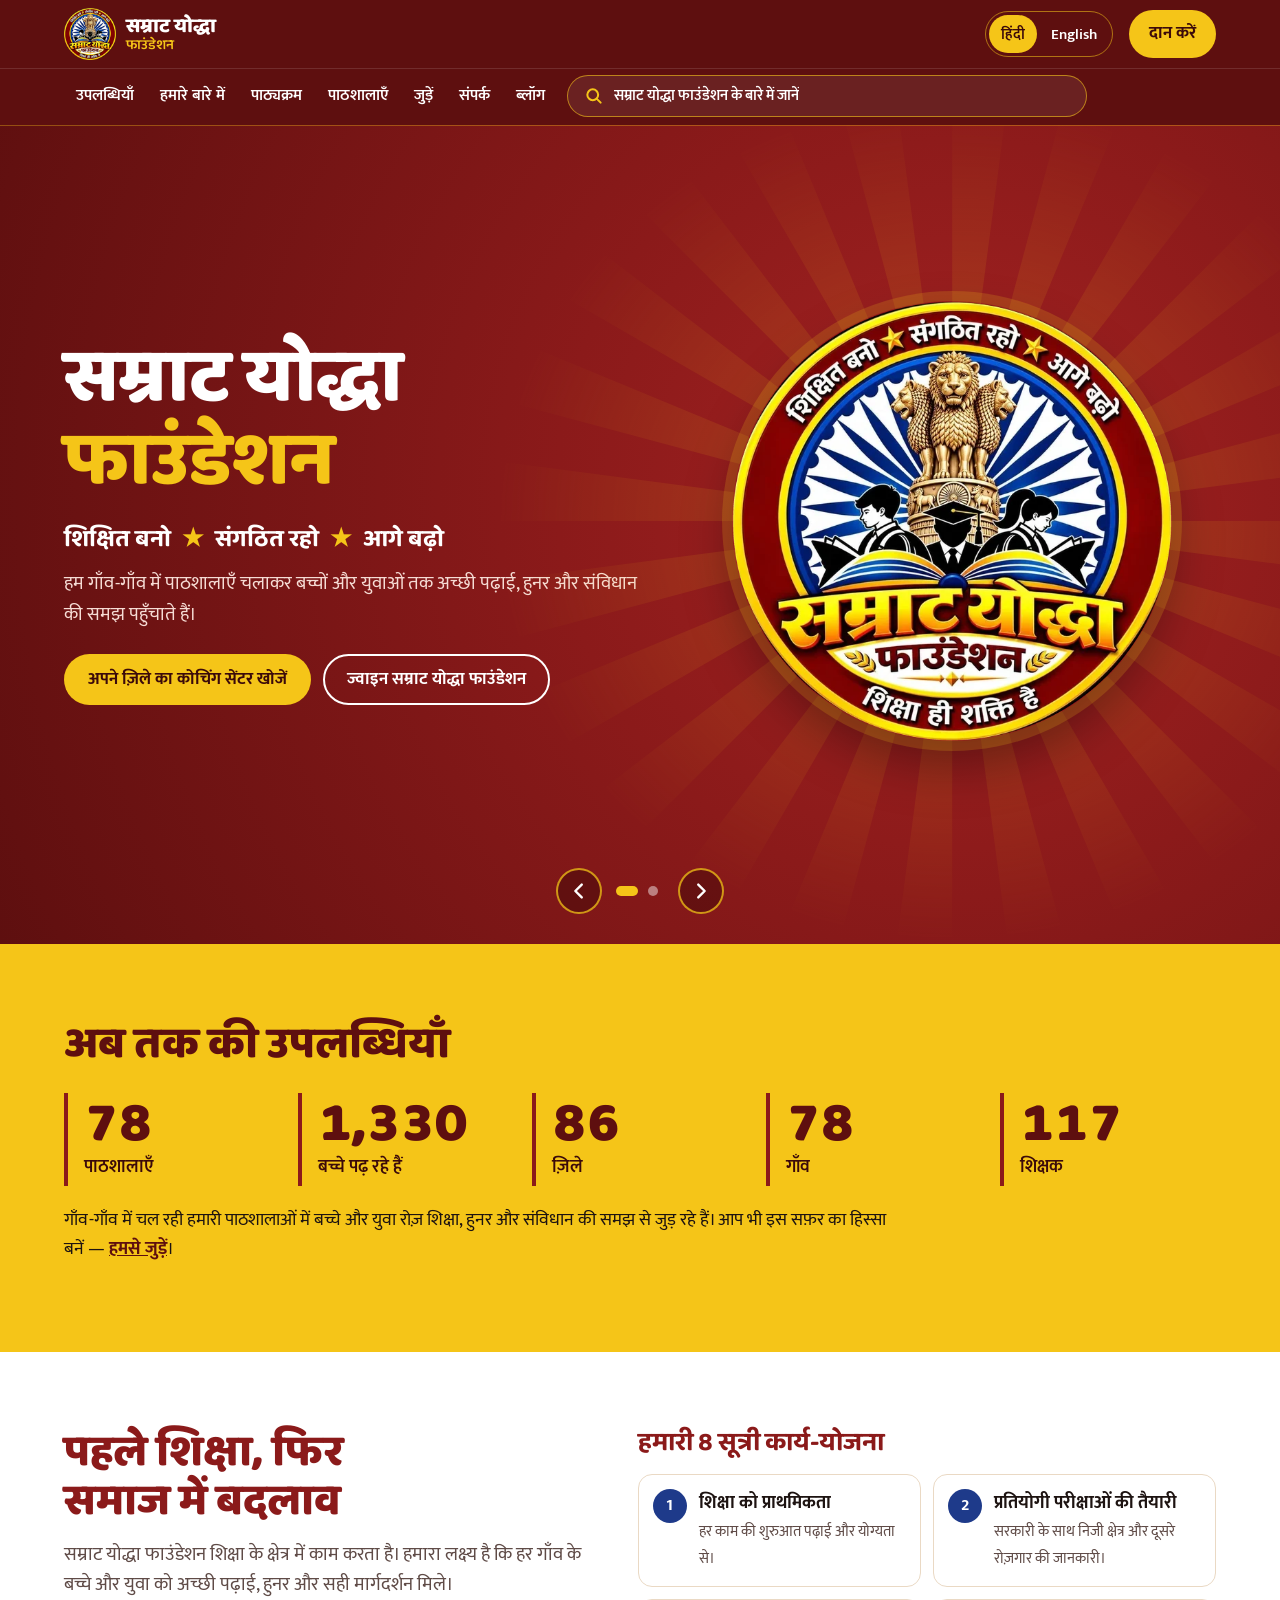
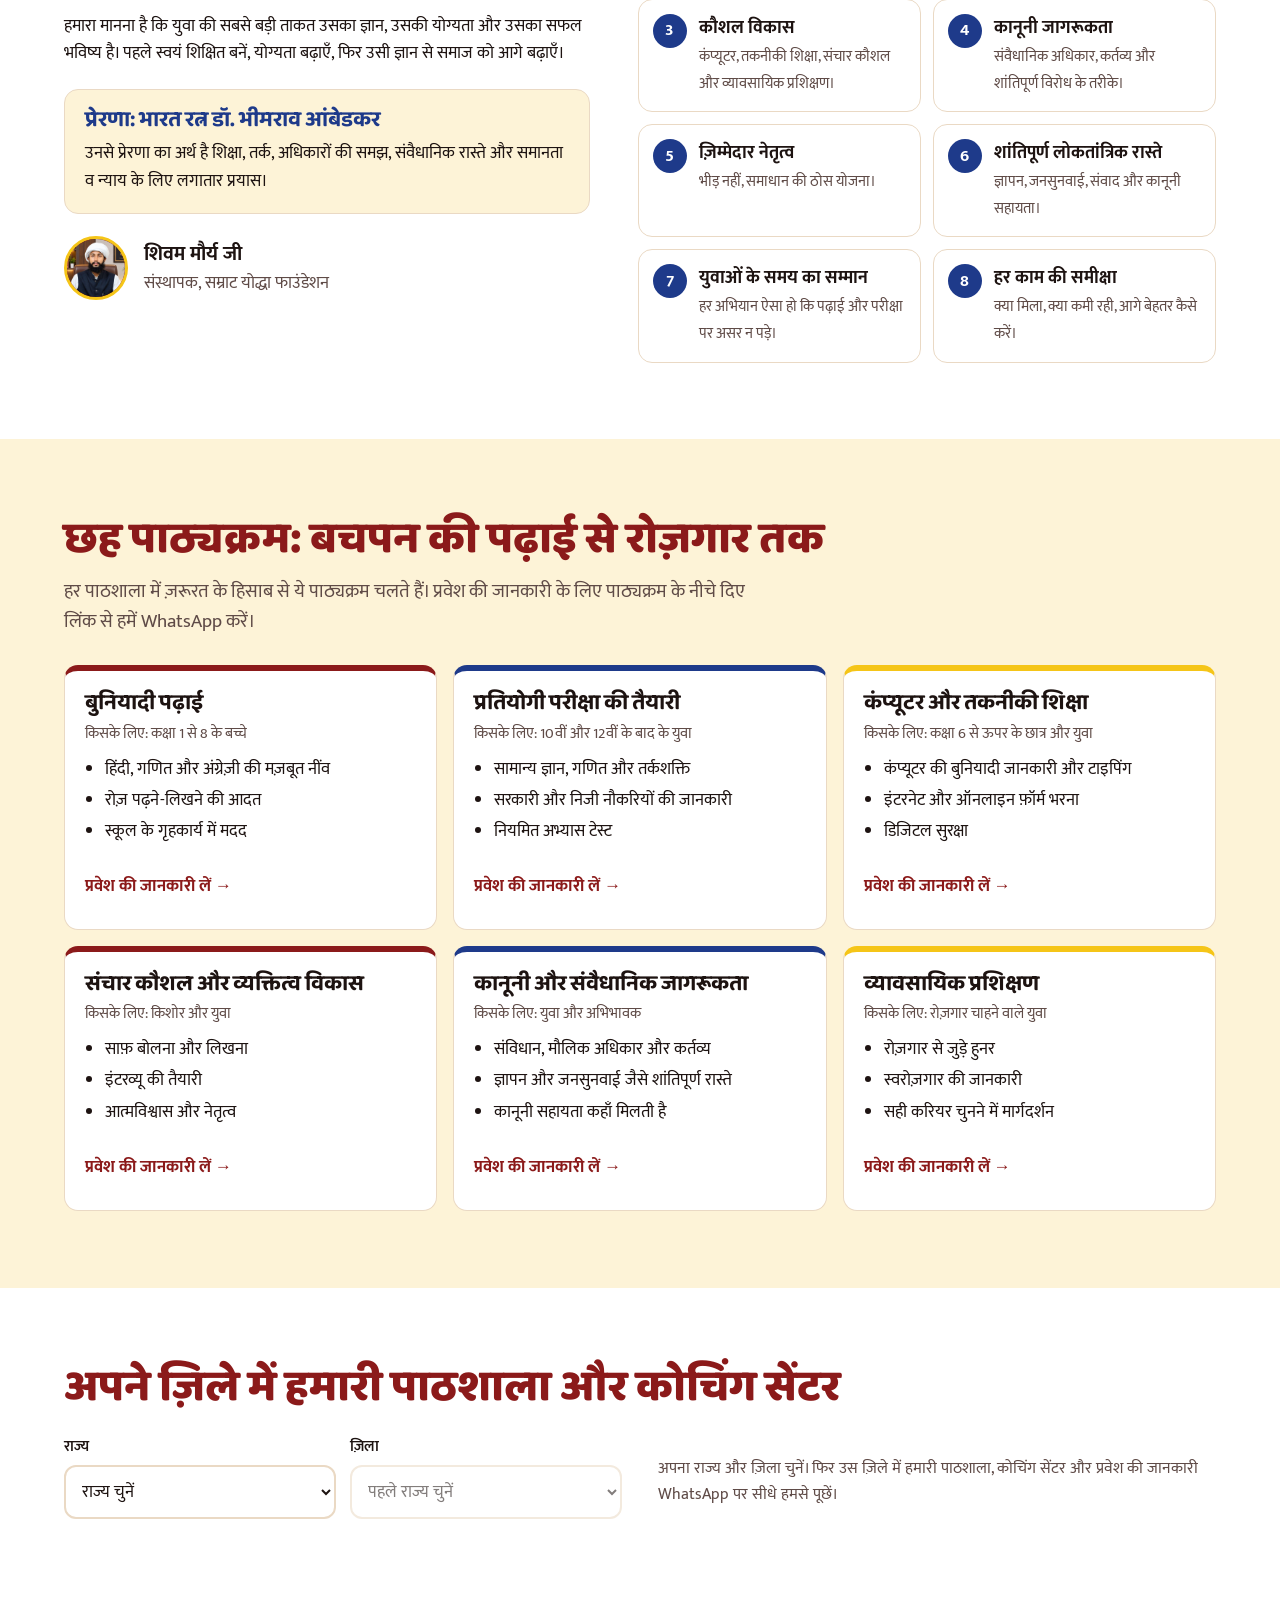
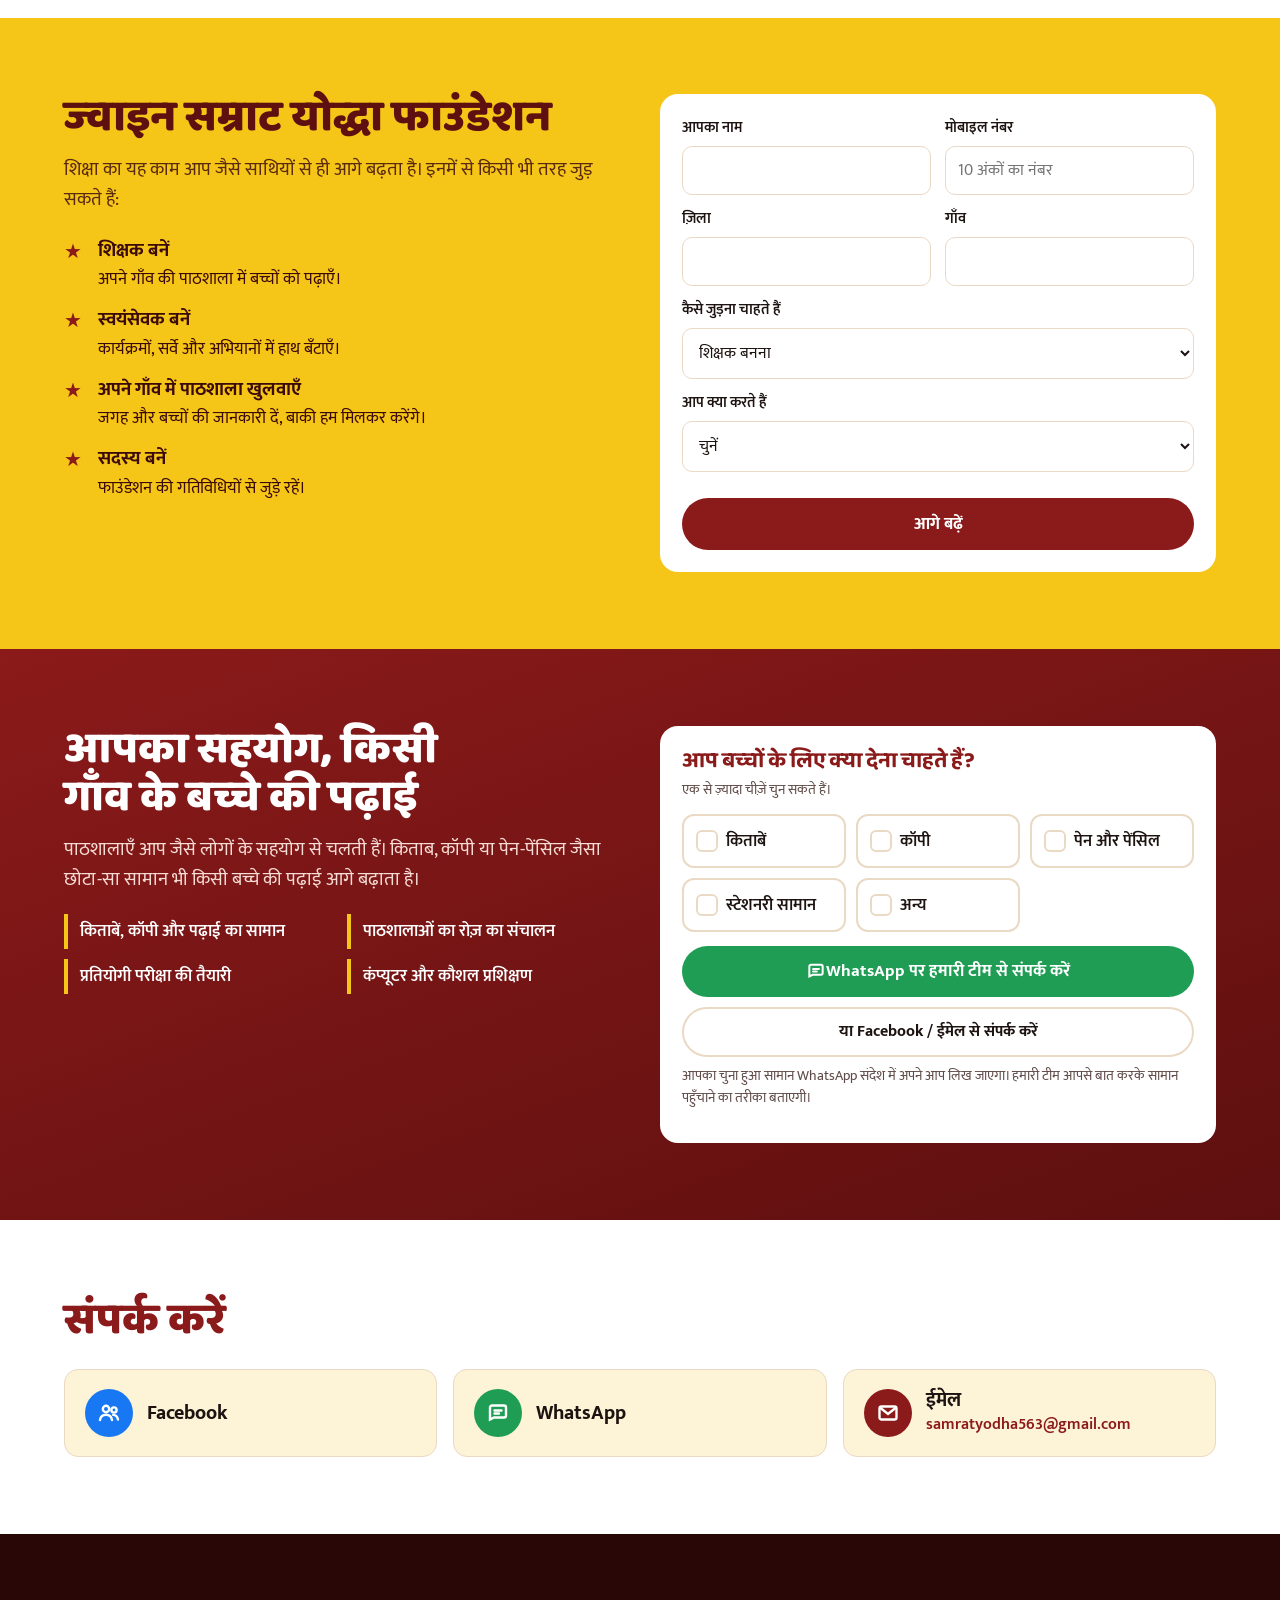
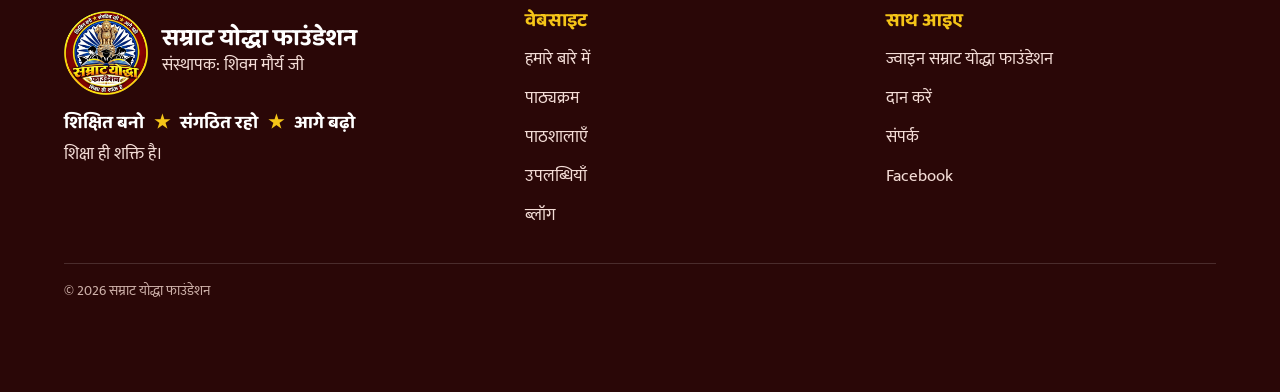
==== website/index.html @ 6bdabdcb "सम्राट योद्धा फाउंडेशन: एडमिन पैनल, ब्लॉग और SEO वाली वेबसाइट Co-Authored-By: Claude Opus 5.5 <norep" ====
<!DOCTYPE html>
<html lang="hi">
<head>
<meta charset="utf-8">
<meta name="viewport" content="width=device-width, initial-scale=1">
<title>सम्राट योद्धा फाउंडेशन | शिक्षा ही शक्ति है</title>
<meta name="description" content="सम्राट योद्धा फाउंडेशन गाँव-गाँव में पाठशालाएँ चलाकर बच्चों और युवाओं तक शिक्षा, हुनर और संविधान की समझ पहुँचाता है। अपने ज़िले की पाठशाला खोजें, हमसे जुड़ें, ब्लॉग पढ़ें या दान करें।">
<meta name="theme-color" content="#5e0f0f">
<meta name="color-scheme" content="light">
<!-- WhatsApp / Facebook पर लिंक भेजने पर दिखने वाली जानकारी -->
<meta property="og:title" content="सम्राट योद्धा फाउंडेशन | शिक्षा ही शक्ति है">
<meta property="og:description" content="सम्राट योद्धा फाउंडेशन गाँव-गाँव में पाठशालाएँ चलाकर बच्चों और युवाओं तक शिक्षा, हुनर और संविधान की समझ पहुँचाता है। अपने ज़िले की पाठशाला खोजें, हमसे जुड़ें, ब्लॉग पढ़ें या दान करें।">
<meta property="og:type" content="website">
<meta property="og:image" content="https://samratyodhafoundation.org/images/share.jpg">
<meta property="og:url" content="https://samratyodhafoundation.org/">
<meta property="og:locale" content="hi_IN">
<meta name="twitter:card" content="summary_large_image">
<link rel="canonical" href="https://samratyodhafoundation.org/">
<script type="application/ld+json">{"@context":"https://schema.org","@type":"NGO","name":"सम्राट योद्धा फाउंडेशन","alternateName":"Samrat Yodha Foundation","url":"https://samratyodhafoundation.org/","logo":"https://samratyodhafoundation.org/images/logo.webp","image":"https://samratyodhafoundation.org/images/share.jpg","description":"सम्राट योद्धा फाउंडेशन गाँव-गाँव में पाठशालाएँ चलाकर बच्चों और युवाओं तक शिक्षा, हुनर और संविधान की समझ पहुँचाता है। अपने ज़िले की पाठशाला खोजें, हमसे जुड़ें, ब्लॉग पढ़ें या दान करें।","slogan":"शिक्षित बनो, संगठित रहो, आगे बढ़ो","founder":{"@type":"Person","name":"शिवम मौर्य जी"},"email":"samratyodha563@gmail.com","sameAs":["https://www.facebook.com/share/19tK3Xy29k/"],"areaServed":"IN"}</script>

<link rel="icon" type="image/png" href="images/favicon.png">
<link rel="apple-touch-icon" href="images/apple-touch-icon.png">
<link rel="preconnect" href="https://fonts.googleapis.com">
<link rel="preconnect" href="https://fonts.gstatic.com" crossorigin>
<link href="https://fonts.googleapis.com/css2?family=Baloo+2:wght@600;700;800&family=Mukta:wght@400;600;700&display=swap" rel="stylesheet">
<!-- यह पेज एडमिन पैनल अपने आप बनाता है। यहाँ सीधे बदलाव न करें, वे अगली बार मिट जाएँगे। -->
<link rel="stylesheet" href="css/style.css?v=20261126105312">
<!-- पिछली बार चुनी गई भाषा अंग्रेज़ी हो तो पेज खुलते समय हिंदी की झलक न दिखे -->
<script>try{if(localStorage.getItem('syf-lang')==='en'){document.documentElement.className+=' en-wait';setTimeout(function(){document.documentElement.classList.remove('en-wait')},1500)}}catch(e){}</script>
</head>
<body>
<header class="nav">
  <a class="brand" href="#top"><img src="images/logo.webp" alt="सम्राट योद्धा फाउंडेशन का लोगो" data-i-alt="logo.alt"><span data-i="brand">सम्राट योद्धा<small>फाउंडेशन</small></span></a>
  <div class="lang" role="group" aria-label="भाषा चुनें / Choose language">
    <button type="button" data-lang="hi" aria-pressed="true" lang="hi"><span class="long">हिंदी</span><span class="short">हिं</span></button>
    <button type="button" data-lang="en" aria-pressed="false" lang="en"><span class="long">English</span><span class="short">EN</span></button>
  </div>
  <a class="btn gold" href="#donate" data-i="donate">दान करें</a>
  <div class="bar2">
  <nav class="links" aria-label="मुख्य मेनू" data-i-aria="nav.aria">
    <a href="#work" data-i="nav.work">उपलब्धियाँ</a><a href="#about" data-i="nav.about">हमारे बारे में</a><a href="#courses" data-i="nav.courses">पाठ्यक्रम</a><a href="#schools" data-i="nav.schools">पाठशालाएँ</a><a href="#join" data-i="nav.join">जुड़ें</a><a href="#contact" data-i="nav.contact">संपर्क</a><a href="blogs/" data-i="nav.blog">ब्लॉग</a>
  </nav>
    <button class="sbtn" id="sOpen" type="button" aria-haspopup="dialog" aria-label="सम्राट योद्धा फाउंडेशन के बारे में जानें" data-i-aria="search.btn"><svg class="ico" viewBox="0 0 24 24" aria-hidden="true"><circle cx="10.5" cy="10.5" r="6.5"/><path d="M20 20l-4.6-4.6"/></svg><span data-i="search.btn">सम्राट योद्धा फाउंडेशन के बारे में जानें</span></button>
  </div>
</header>

<section class="hero" id="top" aria-roledescription="carousel" aria-label="सम्राट योद्धा फाउंडेशन की झलकियाँ" data-i-aria="sl.label">
  <div class="slides" id="slides">
    <div class="slide" role="group" aria-roledescription="slide">
      <div class="band">
        <div class="wrap hgrid">
          <div class="ht">
            <h1 data-i="hero.h1">सम्राट योद्धा <span>फाउंडेशन</span></h1>
            <p class="slogan" data-i="slogan">शिक्षित बनो <b>★</b> संगठित रहो <b>★</b> आगे बढ़ो</p>
          </div>
          <div class="emblem">
            <svg id="rays" viewBox="-100 -100 200 200" aria-hidden="true"></svg>
            <img src="images/logo.webp" alt="सम्राट योद्धा फाउंडेशन का गोल लोगो: अशोक स्तंभ, किताब और विद्यार्थी" data-i-alt="logo.big.alt">
          </div>
          <div class="hb">
            <p class="lead" data-i="hero.lead">हम गाँव-गाँव में पाठशालाएँ चलाकर बच्चों और युवाओं तक अच्छी पढ़ाई, हुनर और संविधान की समझ पहुँचाते हैं।</p>
            <div class="acts">
              <a class="btn gold" href="#schools" data-i="hero.find">अपने ज़िले का कोचिंग सेंटर खोजें</a>
              <a class="btn line" href="#join" data-i="join.cta">ज्वाइन सम्राट योद्धा फाउंडेशन</a>
            </div>
          </div>
        </div>
      </div>
    </div>
  </div>
  <div class="slnav" id="slnav">
    <button class="slbtn" id="slPrev" type="button" aria-label="पिछली स्लाइड" data-i-aria="sl.prev"><svg viewBox="0 0 24 24" aria-hidden="true"><path d="M15 5l-7 7 7 7"/></svg></button>
    <div class="dots" id="dots"></div>
    <button class="slbtn" id="slNext" type="button" aria-label="अगली स्लाइड" data-i-aria="sl.next"><svg viewBox="0 0 24 24" aria-hidden="true"><path d="M9 5l7 7-7 7"/></svg></button>
  </div>
</section>

<section class="stats band" id="work">
  <div class="wrap">
    <h2 data-i="stats.h2">अब तक की उपलब्धियाँ</h2>
    <div class="sgrid" id="sgrid"></div>
    <p class="note" data-i="stats.note">गाँव-गाँव में चल रही हमारी पाठशालाओं में बच्चे और युवा रोज़ शिक्षा, हुनर और संविधान की समझ से जुड़ रहे हैं। आप भी इस सफ़र का हिस्सा बनें — <a href="#join">हमसे जुड़ें</a>।</p>
  </div>
</section>

<section class="band about" id="about">
  <div class="wrap agrid">
    <div>
      <h2 data-i="about.h2">पहले शिक्षा, फिर समाज में बदलाव</h2>
      <p class="lead" style="margin-top:14px" data-i="about.lead">सम्राट योद्धा फाउंडेशन शिक्षा के क्षेत्र में काम करता है। हमारा लक्ष्य है कि हर गाँव के बच्चे और युवा को अच्छी पढ़ाई, हुनर और सही मार्गदर्शन मिले।</p>
      <p data-i="about.p">हमारा मानना है कि युवा की सबसे बड़ी ताकत उसका ज्ञान, उसकी योग्यता और उसका सफल भविष्य है। पहले स्वयं शिक्षित बनें, योग्यता बढ़ाएँ, फिर उसी ज्ञान से समाज को आगे बढ़ाएँ।</p>
      <div class="insp">
        <h3 data-i="insp.h3">प्रेरणा: भारत रत्न डॉ. भीमराव आंबेडकर</h3>
        <p style="margin:8px 0 0" data-i="insp.p">उनसे प्रेरणा का अर्थ है शिक्षा, तर्क, अधिकारों की समझ, संवैधानिक रास्ते और समानता व न्याय के लिए लगातार प्रयास।</p>
      </div>
      <div class="founder">
        <div class="av" aria-hidden="true" data-i="founder.av">शि</div>
        <div><b data-i="founder.name">शिवम मौर्य जी</b><span data-i="founder.role">संस्थापक, सम्राट योद्धा फाउंडेशन</span></div>
      </div>
    </div>
    <div class="plan">
      <h3 data-i="plan.h3">हमारी 8 सूत्री कार्य-योजना</h3>
      <ol>
        <li><b data-i="plan.1.t">शिक्षा को प्राथमिकता</b><span data-i="plan.1.d">हर काम की शुरुआत पढ़ाई और योग्यता से।</span></li>
        <li><b data-i="plan.2.t">प्रतियोगी परीक्षाओं की तैयारी</b><span data-i="plan.2.d">सरकारी के साथ निजी क्षेत्र और दूसरे रोज़गार की जानकारी।</span></li>
        <li><b data-i="plan.3.t">कौशल विकास</b><span data-i="plan.3.d">कंप्यूटर, तकनीकी शिक्षा, संचार कौशल और व्यावसायिक प्रशिक्षण।</span></li>
        <li><b data-i="plan.4.t">कानूनी जागरूकता</b><span data-i="plan.4.d">संवैधानिक अधिकार, कर्तव्य और शांतिपूर्ण विरोध के तरीके।</span></li>
        <li><b data-i="plan.5.t">ज़िम्मेदार नेतृत्व</b><span data-i="plan.5.d">भीड़ नहीं, समाधान की ठोस योजना।</span></li>
        <li><b data-i="plan.6.t">शांतिपूर्ण लोकतांत्रिक रास्ते</b><span data-i="plan.6.d">ज्ञापन, जनसुनवाई, संवाद और कानूनी सहायता।</span></li>
        <li><b data-i="plan.7.t">युवाओं के समय का सम्मान</b><span data-i="plan.7.d">हर अभियान ऐसा हो कि पढ़ाई और परीक्षा पर असर न पड़े।</span></li>
        <li><b data-i="plan.8.t">हर काम की समीक्षा</b><span data-i="plan.8.d">क्या मिला, क्या कमी रही, आगे बेहतर कैसे करें।</span></li>
      </ol>
    </div>
  </div>
</section>

<section class="band courses" id="courses">
  <div class="wrap">
    <h2 data-i="courses.h2">छह पाठ्यक्रम: बचपन की पढ़ाई से रोज़गार तक</h2>
    <p class="lead" style="margin-top:12px" data-i="courses.lead">हर पाठशाला में ज़रूरत के हिसाब से ये पाठ्यक्रम चलते हैं। प्रवेश की जानकारी के लिए पाठ्यक्रम के नीचे दिए लिंक से हमें WhatsApp करें।</p>
    <p class="swipe" aria-hidden="true" data-i="courses.swipe">उँगली से बगल में खिसकाकर सभी 6 पाठ्यक्रम देखें →</p>
    <div class="cgrid" id="cgrid"></div>
  </div>
</section>



<section class="band" id="schools">
  <div class="wrap">
    <h2 data-i="schools.h2">अपने ज़िले में हमारी पाठशाला और कोचिंग सेंटर</h2>
    <div class="pick">
      <div><label for="fs" data-i="f.state">राज्य</label><select id="fs"></select></div>
      <div><label for="fd" data-i="f.district">ज़िला</label><select id="fd" disabled></select></div>
    </div>
    <div class="ares hint" id="ares" aria-live="polite"></div>
  </div>
</section>



<section class="band join" id="join">
  <div class="wrap jgrid">
    <div>
      <h2 data-i="join.h2">ज्वाइन सम्राट योद्धा फाउंडेशन</h2>
      <p class="lead" style="margin-top:12px" data-i="join.lead">शिक्षा का यह काम आप जैसे साथियों से ही आगे बढ़ता है। इनमें से किसी भी तरह जुड़ सकते हैं:</p>
      <ul class="ways">
        <li><b data-i="way.1.t">शिक्षक बनें</b><span data-i="way.1.d">अपने गाँव की पाठशाला में बच्चों को पढ़ाएँ।</span></li>
        <li><b data-i="way.2.t">स्वयंसेवक बनें</b><span data-i="way.2.d">कार्यक्रमों, सर्वे और अभियानों में हाथ बँटाएँ।</span></li>
        <li><b data-i="way.3.t">अपने गाँव में पाठशाला खुलवाएँ</b><span data-i="way.3.d">जगह और बच्चों की जानकारी दें, बाकी हम मिलकर करेंगे।</span></li>
        <li><b data-i="way.4.t">सदस्य बनें</b><span data-i="way.4.d">फाउंडेशन की गतिविधियों से जुड़े रहें।</span></li>
      </ul>
    </div>
    <form class="panel" id="jform" novalidate>
      <div class="fgrid">
        <div><label for="jn" data-i="j.name">आपका नाम</label><input id="jn" autocomplete="name"></div>
        <div><label for="jm" data-i="j.mobile">मोबाइल नंबर</label><input id="jm" inputmode="numeric" autocomplete="tel" placeholder="10 अंकों का नंबर" data-i-ph="j.mobile.ph"></div>
        <div><label for="jd" data-i="j.district">ज़िला</label><input id="jd"></div>
        <div><label for="jv" data-i="j.village">गाँव</label><input id="jv"></div>
        <div class="full"><label for="jt" data-i="j.how">कैसे जुड़ना चाहते हैं</label>
          <select id="jt"><option data-i="j.opt1">शिक्षक बनना</option><option data-i="j.opt2">स्वयंसेवक बनना</option><option data-i="j.opt3">अपने गाँव में पाठशाला खुलवाना</option><option data-i="j.opt4">सदस्य बनना</option></select></div>
        <div class="full"><label for="jw" data-i="j.work">आप क्या करते हैं</label>
          <select id="jw"><option value="" data-i="j.w0">चुनें</option><option data-i="j.w1">पढ़ाई (छात्र / छात्रा)</option><option data-i="j.w2">नौकरी</option><option data-i="j.w3">व्यवसाय</option><option data-i="j.w4">खेती-किसानी</option><option data-i="j.w5">गृहिणी</option><option data-i="j.w6">अन्य</option></select></div>
      </div>
      <p class="err" id="jerr" role="alert"></p>
      <button class="btn maroon" type="submit" style="width:100%" data-i="j.submit">आगे बढ़ें</button>
      <div class="res" id="jres" hidden>
        <p data-i="j.ready">आपका संदेश तैयार है। नीचे का बटन WhatsApp खोलेगा, वहाँ भेजें दबाइए।</p>
        <a class="btn gold" id="jlink" href="#" target="_blank" rel="noopener" style="width:100%" data-i="j.send">WhatsApp पर भेजें</a>
      </div>
    </form>
  </div>
</section>

<section class="band donate" id="donate">
  <div class="wrap jgrid">
    <div>
      <h2 data-i="don.h2">आपका सहयोग, किसी गाँव के बच्चे की पढ़ाई</h2>
      <p class="lead" style="margin-top:12px" data-i="don.lead">पाठशालाएँ आप जैसे लोगों के सहयोग से चलती हैं। किताब, कॉपी या पेन-पेंसिल जैसा छोटा-सा सामान भी किसी बच्चे की पढ़ाई आगे बढ़ाता है।</p>
      <ul class="uses">
        <li data-i="use.1">किताबें, कॉपी और पढ़ाई का सामान</li>
        <li data-i="use.2">पाठशालाओं का रोज़ का संचालन</li>
        <li data-i="use.3">प्रतियोगी परीक्षा की तैयारी</li>
        <li data-i="use.4">कंप्यूटर और कौशल प्रशिक्षण</li>
      </ul>
    </div>
    <div class="panel">
      <p class="ptitle" id="dwhat" data-i="d.what">आप बच्चों के लिए क्या देना चाहते हैं?</p>
      <p class="note" style="margin:0 0 12px" data-i="d.multi">एक से ज़्यादा चीज़ें चुन सकते हैं।</p>
      <div class="items" id="items" role="group" aria-labelledby="dwhat">
        <button type="button" class="item" data-k="books" aria-pressed="false"><svg class="tick" viewBox="0 0 24 24" aria-hidden="true"><path d="M5 12.5l4.5 4.5L19 7.5"/></svg><span data-i="d.i1">किताबें</span></button>
        <button type="button" class="item" data-k="copies" aria-pressed="false"><svg class="tick" viewBox="0 0 24 24" aria-hidden="true"><path d="M5 12.5l4.5 4.5L19 7.5"/></svg><span data-i="d.i2">कॉपी</span></button>
        <button type="button" class="item" data-k="pens" aria-pressed="false"><svg class="tick" viewBox="0 0 24 24" aria-hidden="true"><path d="M5 12.5l4.5 4.5L19 7.5"/></svg><span data-i="d.i3">पेन और पेंसिल</span></button>
        <button type="button" class="item" data-k="stationery" aria-pressed="false"><svg class="tick" viewBox="0 0 24 24" aria-hidden="true"><path d="M5 12.5l4.5 4.5L19 7.5"/></svg><span data-i="d.i4">स्टेशनरी सामान</span></button>
        <button type="button" class="item" data-k="other" aria-pressed="false"><svg class="tick" viewBox="0 0 24 24" aria-hidden="true"><path d="M5 12.5l4.5 4.5L19 7.5"/></svg><span data-i="d.i5">अन्य</span></button>
      </div>
      <div class="otherbox" id="otherBox" hidden>
        <label for="dother" data-i="d.other">और क्या देना चाहते हैं?</label>
        <input id="dother" placeholder="जैसे स्कूल बैग, ड्रॉइंग का सामान" data-i-ph="d.other.ph">
      </div>
      <div class="upi" id="upiBox" hidden>
        <span class="lbl">UPI ID</span>
        <div class="id"><span id="upiId"></span><button class="btn mini" id="upiCopy" type="button">कॉपी करें</button></div>
        <div class="qrwrap">
          <div class="qr" id="qr"></div>
          <p data-i="d.qr.cap">PhonePe, Google Pay, Paytm या BHIM, किसी भी UPI ऐप से यह QR कोड स्कैन करके दान करें।</p>
        </div>
        <a class="btn gold" id="dupi" href="#" data-i="d.upi">UPI ऐप से दान करें</a>
      </div>
      <a class="btn wa" id="dbtn" href="#" target="_blank" rel="noopener"><svg class="ico" viewBox="0 0 24 24" aria-hidden="true"><path d="M4 18.5V6.5a2 2 0 0 1 2-2h12a2 2 0 0 1 2 2v8a2 2 0 0 1-2 2H8z"/><path d="M8.5 9.5h7M8.5 12.5h4.5"/></svg><span data-i="d.btn">WhatsApp पर हमारी टीम से संपर्क करें</span></a>
      <a class="btn ghost" href="#contact" data-i="d.contact">या Facebook / ईमेल से संपर्क करें</a>
      <p class="note" data-i="d.note">आपका चुना हुआ सामान WhatsApp संदेश में अपने आप लिख जाएगा। हमारी टीम आपसे बात करके सामान पहुँचाने का तरीका बताएगी।</p>
    </div>
  </div>
</section>

<section class="band" id="contact">
  <div class="wrap">
    <h2 data-i="contact.h2">संपर्क करें</h2>
    <div class="cgrid2">
      <a class="ci c-fb" id="cFb" href="#" target="_blank" rel="noopener"><span class="cicon"><svg class="ico" viewBox="0 0 24 24" aria-hidden="true"><circle cx="9" cy="8" r="3.2"/><path d="M3 19c.6-3.3 3-5.2 6-5.2s5.4 1.9 6 5.2"/><circle cx="17" cy="9" r="2.6"/><path d="M16.2 13.9c2.4.2 4.2 1.8 4.8 4.6"/></svg></span><span class="ctext"><b>Facebook</b></span></a>
      <a class="ci c-wa" id="cWa" href="#" target="_blank" rel="noopener"><span class="cicon"><svg class="ico" viewBox="0 0 24 24" aria-hidden="true"><path d="M4 18.5V6.5a2 2 0 0 1 2-2h12a2 2 0 0 1 2 2v8a2 2 0 0 1-2 2H8z"/><path d="M8.5 9.5h7M8.5 12.5h4.5"/></svg></span><span class="ctext"><b>WhatsApp</b></span></a>
      <a class="ci c-em" id="cEmail" href="#"><span class="cicon"><svg class="ico" viewBox="0 0 24 24" aria-hidden="true"><rect x="3.5" y="5.5" width="17" height="13" rx="2"/><path d="M4.5 7l7.5 6 7.5-6"/></svg></span><span class="ctext"><b data-i="c.email">ईमेल</b><em id="cEmailText"></em></span></a>
    </div>
  </div>
</section>

<footer class="band">
  <div class="wrap">
    <div class="fg">
      <div>
        <div class="fb"><img src="images/logo.webp" alt=""><div><b data-i="foot.org">सम्राट योद्धा फाउंडेशन</b><span data-i="foot.by">संस्थापक: शिवम मौर्य जी</span></div></div>
        <p class="slogan" data-i="slogan">शिक्षित बनो <b>★</b> संगठित रहो <b>★</b> आगे बढ़ो</p>
        <p data-i="foot.tag">शिक्षा ही शक्ति है।</p>
      </div>
      <nav aria-label="फ़ुटर लिंक" data-i-aria="foot.aria"><h3 data-i="foot.web">वेबसाइट</h3><a href="#about" data-i="nav.about">हमारे बारे में</a><a href="#courses" data-i="nav.courses">पाठ्यक्रम</a><a href="#schools" data-i="nav.schools">पाठशालाएँ</a><a href="#work" data-i="nav.work">उपलब्धियाँ</a><a href="blogs/" data-i="nav.blog">ब्लॉग</a></nav>
      <nav aria-label="साथ आइए" data-i-aria="foot.join"><h3 data-i="foot.join">साथ आइए</h3><a href="#join" data-i="join.cta">ज्वाइन सम्राट योद्धा फाउंडेशन</a><a href="#donate" data-i="donate">दान करें</a><a href="#contact" data-i="nav.contact">संपर्क</a><a id="fFb" href="#" target="_blank" rel="noopener">Facebook</a></nav>
    </div>
    <p class="copy">© <span id="year">2026</span> <span data-i="foot.copy">सम्राट योद्धा फाउंडेशन</span></p>
  </div>
</footer>

<div class="smodal" id="sModal" hidden role="dialog" aria-modal="true" aria-label="वेबसाइट में खोजें" data-i-aria="search.title">
  <div class="sbox">
    <div class="shead">
      <svg class="ico" viewBox="0 0 24 24" aria-hidden="true"><circle cx="10.5" cy="10.5" r="6.5"/><path d="M20 20l-4.6-4.6"/></svg>
      <input id="sq" type="search" autocomplete="off" placeholder="खोजें: पाठशाला, दान, पाठ्यक्रम, ज़िला…" data-i-ph="search.ph" aria-label="वेबसाइट में खोजें" data-i-aria="search.title">
      <button class="sclose" id="sClose" type="button" data-i="search.close">बंद करें</button>
    </div>
    <p class="stitle" id="sTitle"></p>
    <div class="sres" id="sres"></div>
  </div>
</div>

<script src="js/districts.js?v=20261126105312"></script>
<script src="js/site-data.js?v=20261126105312"></script>
<script src="js/lang.js?v=20261126105312"></script>
<script src="js/qr.js?v=20261126105312"></script>
<script src="js/app.js?v=20261126105312"></script>
</body>
</html>
---- website/css/style.css ----
/* सम्राट योद्धा फाउंडेशन — वेबसाइट का डिज़ाइन (रंग, अक्षर, जगह)
   ब्रांड रंग: मरून #8B1A1A, सुनहरा #F5C518, शाही नीला #1E3A8A */
:root{--bg:#ffffff;--ink:#1d1311;--mute:#5f4b47;--tint:#fdf3d7;--card:#ffffff;--line:#ead9c4;--maroon:#8B1A1A;--deep:#5e0f0f;--gold:#F5C518;--blue:#1E3A8A;--head:#8B1A1A;--btxt:#1E3A8A;--gut:max(5vw,16px,calc((100vw - 1240px) / 2))}
*{box-sizing:border-box;min-width:0}
html{scroll-behavior:smooth;scroll-padding-top:136px}
body{margin:0;background:var(--bg);color:var(--ink);font:17px/1.6 "Mukta","Nirmala UI","Noto Sans Devanagari",sans-serif;overflow-x:clip}
img{max-width:100%;display:block}
[hidden]{display:none!important}
a{color:inherit}
h1,h2,h3{font-family:"Baloo 2","Mukta",sans-serif;line-height:1.1;margin:0;text-wrap:balance}
h2{font-size:clamp(30px,4vw,44px);color:var(--head);font-weight:800}
h3{font-size:22px;font-weight:700}
p{margin:0 0 12px}
.band{padding-block:clamp(40px,6vw,84px);padding-inline:var(--gut)}
.wrap{max-width:1240px;margin:0 auto}
.lead{font-size:19px;color:var(--mute);max-width:62ch}
.note{font-size:14px;color:var(--mute);margin-top:8px}
.btn{display:inline-flex;align-items:center;justify-content:center;min-height:48px;padding:10px 22px;border-radius:999px;font-weight:700;text-decoration:none;border:2px solid transparent;font-size:17px;cursor:pointer;font-family:inherit;white-space:nowrap}
.btn.gold{background:var(--gold);color:#3b0a0a}
.btn.gold:hover{background:#ffd84a}
.btn.line{border-color:currentColor;background:transparent}
.btn.line:hover{background:rgba(255,255,255,.12)}
.btn.blue{background:var(--blue);color:#fff}
.btn.maroon{background:var(--maroon);color:#fff}
.btn.maroon:hover{background:var(--deep)}
.btn:focus-visible,a:focus-visible,button:focus-visible,select:focus-visible,input:focus-visible,textarea:focus-visible{outline:3px solid var(--gold);outline-offset:2px}
/* nav */
.nav{position:sticky;top:0;z-index:20;background:var(--deep);color:#fff;display:grid;grid-template-columns:auto minmax(0,1fr) auto auto;align-items:center;gap:8px 16px;padding:8px var(--gut) 0;box-shadow:0 1px 0 rgba(245,197,24,.35)}
.brand{grid-column:1;grid-row:1;display:flex;align-items:center;gap:10px;text-decoration:none}
.brand img{width:52px;height:52px}
.brand span{font-family:"Baloo 2",sans-serif;font-weight:800;font-size:20px;line-height:1}
.brand small{display:block;font-size:14px;font-weight:600;color:var(--gold);margin-top:2px}
.nav>.btn{min-height:44px;padding:8px 18px;grid-column:4;grid-row:1;justify-self:end}
.lang{grid-column:3;grid-row:1;display:flex;gap:2px;padding:3px;border:1.5px solid rgba(245,197,24,.55);border-radius:999px}
.lang button{min-height:38px;min-width:44px;padding:0 12px;border:0;border-radius:999px;background:transparent;color:#fff;font:600 15px "Mukta",sans-serif;cursor:pointer;white-space:nowrap}
.lang button:hover{color:var(--gold)}
.lang button[aria-pressed=true]{background:var(--gold);color:#3b0a0a}
.lang .short{display:none}
.bar2{grid-column:1/-1;grid-row:2;display:flex;align-items:center;gap:10px;margin:0 calc(-1 * var(--gut));padding:4px var(--gut) 6px;border-top:1px solid rgba(255,255,255,.12)}
.links{display:flex;gap:2px;flex-wrap:nowrap;overflow-x:auto;scrollbar-width:none;min-width:0}
.links::-webkit-scrollbar{display:none}
.links a{flex:none;text-decoration:none;padding:10px 12px;border-radius:8px;font-weight:600;font-size:16px;min-height:44px;display:flex;align-items:center}
.links a:hover{background:rgba(255,255,255,.1);color:var(--gold)}
.sbtn{order:2;flex:1 1 240px;max-width:520px;display:flex;align-items:center;gap:10px;min-height:42px;padding:0 16px;border-radius:999px;border:1.5px solid rgba(245,197,24,.6);background:rgba(255,255,255,.08);color:#fff;font:600 15px "Mukta",sans-serif;cursor:pointer;text-align:left;white-space:nowrap;overflow:hidden}
.sbtn span{overflow:hidden;text-overflow:ellipsis}
.sbtn:hover{background:rgba(255,255,255,.16)}
.ico{width:20px;height:20px;flex:none;fill:none;stroke:var(--gold);stroke-width:2.4;stroke-linecap:round}
html.en-wait body{opacity:0}
/* hero */
.hero{background:radial-gradient(circle at 75% 45%,#a42222 0,var(--maroon) 38%,var(--deep) 100%);color:#fff;overflow:hidden;position:relative}
.slides{display:flex;overflow-x:auto;scroll-snap-type:x mandatory;scrollbar-width:none;overscroll-behavior-x:contain}
.slides::-webkit-scrollbar{display:none}
.slide{flex:0 0 100%;overflow:hidden;position:relative;min-width:0;scroll-snap-align:start;scroll-snap-stop:always;display:flex}
.slide>.band{flex:1;display:flex;align-items:center;padding-bottom:clamp(84px,8vw,108px)}
.slide>.band>.wrap{width:100%}
.pgrid{display:grid;grid-template-columns:minmax(0,.8fr) minmax(0,1.2fr);gap:48px;align-items:center}
.pphoto{position:relative;justify-self:center;width:min(360px,82%);aspect-ratio:1;border-radius:50%;border:8px solid var(--gold);box-shadow:0 0 0 14px rgba(245,197,24,.16),0 24px 50px rgba(0,0,0,.35);overflow:hidden;background:var(--deep);display:grid;place-items:center}
.pphoto img{width:100%;height:100%;object-fit:cover}
.pphoto .ini{font-family:"Baloo 2",sans-serif;font-weight:800;font-size:clamp(84px,12vw,150px);line-height:1;color:var(--gold)}
.prole{display:inline-block;background:var(--gold);color:#3b0a0a;font-weight:700;font-size:16px;padding:4px 16px;border-radius:999px;margin:0 0 14px}
.ptext h2{color:#fff;font-size:clamp(38px,5.4vw,64px);font-weight:800}
.pabout{color:#f6dcd5;font-size:19px;line-height:1.65;max-width:56ch;margin:18px 0 0}
.slnav{position:absolute;left:0;right:0;bottom:clamp(18px,2.5vw,30px);display:flex;justify-content:center;align-items:center;gap:12px;pointer-events:none}
.slnav>*{pointer-events:auto}
.slnav[hidden]{display:none!important}
.slbtn{width:46px;height:46px;flex:none;border-radius:50%;border:2px solid rgba(245,197,24,.75);background:rgba(40,4,4,.35);cursor:pointer;display:grid;place-items:center}
.slbtn svg{width:22px;height:22px;fill:none;stroke:#fff;stroke-width:2.6;stroke-linecap:round;stroke-linejoin:round}
.slbtn:hover{background:rgba(245,197,24,.25)}
.dots{display:flex;flex-wrap:wrap;justify-content:center;max-width:70vw}
.dot{width:26px;height:30px;padding:0;border:0;background:none;cursor:pointer;display:grid;place-items:center}
.dot::before{content:"";width:10px;height:10px;border-radius:5px;background:rgba(255,255,255,.45);transition:width .25s}
.dot[aria-current=true]::before{width:22px;background:var(--gold)}
.hgrid{display:grid;grid-template-columns:minmax(0,1.05fr) minmax(0,.95fr);grid-template-areas:"t e" "b e";column-gap:40px;align-items:center;min-height:min(78svh,640px)}
.ht{grid-area:t;align-self:end}
.hb{grid-area:b;align-self:start}
.hero h1{font-size:clamp(42px,6.4vw,76px);font-weight:800;letter-spacing:-.01em}
.hero h1 span{display:block;color:var(--gold)}
.slogan{font-family:"Baloo 2",sans-serif;font-weight:700;font-size:clamp(19px,2.2vw,24px);margin:16px 0 10px}
.slogan b{color:var(--gold);padding:0 6px}
.hero .lead{color:#f6dcd5;margin-bottom:24px}
.acts{display:flex;flex-wrap:wrap;gap:12px}
.emblem{grid-area:e;position:relative;display:grid;place-items:center;padding:24px 0}
.emblem svg{position:absolute;width:175%;height:175%;left:-37.5%;top:-37.5%;fill:var(--gold);opacity:.13;pointer-events:none}
.emblem img{position:relative;width:min(440px,90%);aspect-ratio:1;border-radius:50%;box-shadow:0 0 0 10px rgba(245,197,24,.18),0 24px 50px rgba(0,0,0,.35)}
/* counters */
.stats{background:var(--gold);color:#3b0a0a}
.stats h2{color:var(--deep)}
.sgrid{display:grid;grid-template-columns:repeat(auto-fit,minmax(9.5em,1fr));gap:12px;margin-top:24px}
.stat{border-left:4px solid var(--maroon);padding:4px 0 4px 16px}
.stat b{display:block;font-family:"Baloo 2",sans-serif;font-size:clamp(40px,5vw,60px);font-weight:800;line-height:1;color:var(--deep);font-variant-numeric:tabular-nums}
.stat span{font-weight:600;font-size:18px}
.stats .note{color:#5a2a10}
/* about */
.agrid{display:grid;grid-template-columns:minmax(0,1fr) minmax(0,1.1fr);gap:48px;align-items:start}
.about p{max-width:62ch}
.insp{margin:22px 0;padding:18px 20px;border-radius:14px;background:var(--tint);border:1px solid var(--line)}
.insp h3{color:var(--btxt)}
.founder{display:flex;gap:16px;align-items:center}
.av{flex:none;width:64px;height:64px;border-radius:50%;background:var(--maroon);color:var(--gold);display:grid;place-items:center;font-family:"Baloo 2",sans-serif;font-weight:800;font-size:28px;border:3px solid var(--gold)}
.founder b{display:block;font-size:20px}
.founder span{color:var(--mute)}
.plan h3{font-size:26px;margin-bottom:16px;color:var(--head)}
.plan ol{list-style:none;margin:0;padding:0;display:grid;grid-template-columns:repeat(2,minmax(0,1fr));gap:12px;counter-reset:p}
.plan li{counter-increment:p;background:var(--card);border:1px solid var(--line);border-radius:14px;padding:14px 16px 14px 60px;position:relative}
.plan li::before{content:counter(p);position:absolute;left:14px;top:14px;width:34px;height:34px;border-radius:50%;background:var(--blue);color:#fff;display:grid;place-items:center;font-weight:700}
.plan li b{display:block;font-size:18px}
.plan li span{font-size:15px;color:var(--mute)}
/* courses */
.courses{background:var(--tint)}
.cgrid{display:grid;grid-template-columns:repeat(3,minmax(0,1fr));gap:16px;margin-top:28px}
.course{background:var(--card);border:1px solid var(--line);border-top:6px solid var(--maroon);border-radius:14px;padding:20px;display:flex;flex-direction:column}
.course:nth-child(3n+2){border-top-color:var(--blue)}
.course:nth-child(3n){border-top-color:var(--gold)}
.course .who{color:var(--mute);font-size:15px;margin:6px 0 10px}
.course ul{margin:0 0 16px;padding-left:20px;flex:1}
.course li{margin-bottom:4px}
.course a{align-self:flex-start;font-weight:700;color:var(--head);text-decoration:none;min-height:44px;display:flex;align-items:center}
.course a:hover{text-decoration:underline}
/* schools */
.pick{display:grid;grid-template-columns:repeat(2,minmax(0,1fr));gap:14px;max-width:760px;margin:22px 0 18px}
.pick select{min-height:54px;font-size:17px;border-width:2px;border-radius:12px}
.ares{max-width:760px;display:flex;align-items:center;gap:22px;padding:20px 24px;border-radius:16px;background:#fdf0c4;border:1px solid #efcf5e}
.ares .rnum{font-family:"Baloo 2",sans-serif;font-weight:800;font-size:clamp(52px,7vw,72px);line-height:1;color:var(--maroon);font-variant-numeric:tabular-nums;min-width:1ch;text-align:center}
.ares b{display:block;font-size:21px;line-height:1.3}
.ares span{display:block;color:var(--mute);font-size:17px}
.ares.zero{background:var(--tint);border-color:var(--line)}
.ares.zero .rnum{color:var(--mute)}
.ares.ask .btn{margin-top:14px}
#work .note{font-size:18px;color:var(--ink);margin-top:20px;max-width:46em}
#work .note a{color:var(--deep);font-weight:700}
.ares.hint{display:block;padding:0;background:none;border:0;color:var(--mute);font-size:16px}
label{display:block;font-weight:600;font-size:15px;margin-bottom:6px}
select,input,textarea{width:100%;min-height:48px;padding:10px 12px;font:16px "Mukta",sans-serif;color:var(--ink);background:var(--card);border:1.5px solid var(--line);border-radius:10px}
select:disabled{opacity:.55}
textarea{min-height:90px;resize:vertical}
/* join */
.join{background:var(--gold);color:#3b0a0a}
.join h2{color:var(--deep)}
.jgrid{display:grid;grid-template-columns:minmax(0,1fr) minmax(0,1fr);gap:40px;align-items:start}
.join .lead{color:#5a2a10}
.ways{list-style:none;padding:0;margin:20px 0 0;display:grid;gap:12px}
.ways li{padding-left:34px;position:relative}
.ways li::before{content:"★";position:absolute;left:0;top:0;color:var(--maroon);font-size:20px}
.ways b{display:block;font-size:19px}
.panel{background:var(--card);color:var(--ink);border-radius:18px;padding:22px}
.fgrid{display:grid;grid-template-columns:repeat(2,minmax(0,1fr));gap:12px 14px}
.full{grid-column:1/-1}
.err{color:#c0262d;font-size:14px;min-height:20px;margin:6px 0 0}
.res{margin-top:14px;padding:14px;border-radius:12px;background:var(--tint);border:1px solid var(--line)}
/* donate */
.donate{background:linear-gradient(160deg,var(--maroon),var(--deep));color:#fff}
.donate h2{color:#fff}
.donate .lead{color:#f6dcd5}
.uses{list-style:none;padding:0;margin:18px 0 0;display:grid;grid-template-columns:repeat(2,minmax(0,1fr));gap:10px}
.uses li{border-left:4px solid var(--gold);padding:4px 0 4px 12px;font-weight:600}
.panel .btn{width:100%}
.ptitle{font-family:"Baloo 2",sans-serif;font-weight:700;font-size:22px;line-height:1.25;margin:0 0 4px;color:var(--head)}
.items{display:grid;grid-template-columns:repeat(3,minmax(0,1fr));gap:10px;margin-bottom:14px}
.item{display:flex;align-items:center;gap:8px;min-height:54px;padding:8px 12px;border-radius:12px;border:2px solid var(--line);background:var(--card);color:var(--ink);font:600 17px "Mukta",sans-serif;cursor:pointer;text-align:left;line-height:1.2}
@media(hover:hover){.item:hover{border-color:var(--maroon)}}
.item .tick{width:22px;height:22px;flex:none;border-radius:6px;border:2px solid var(--line);fill:none;stroke:transparent;stroke-width:3;stroke-linecap:round;stroke-linejoin:round;background:#fff}
.item[aria-pressed=true]{border-color:var(--maroon);background:var(--maroon);color:#fff}
.item[aria-pressed=true] .tick{border-color:#fff;stroke:var(--maroon)}
.otherbox{margin:0 0 14px}
.btn.ghost{background:transparent;border-color:var(--line);color:var(--ink);font-size:16px}
.btn.ghost:hover{border-color:var(--maroon);color:var(--maroon)}
.panel .btn+.btn{margin-top:10px}
.upi{margin:0 0 12px;padding:14px;border-radius:12px;background:var(--tint);border:1px solid var(--line)}
.upi .id{display:flex;gap:10px;align-items:center;flex-wrap:wrap;font-weight:700;font-size:19px;overflow-wrap:anywhere}
.panel .upi .mini{width:auto;min-height:40px;padding:6px 14px;font-size:15px;background:var(--card);border:1.5px solid var(--line);color:var(--ink)}
.upi img{width:200px;max-width:100%;margin:12px auto 0;border-radius:8px;background:#fff;padding:8px}
.upi .lbl{display:block;font-size:14px;color:var(--mute)}
.qrwrap{display:flex;gap:14px;align-items:center;margin:12px 0;flex-wrap:wrap}
.qr{width:168px;height:168px;flex:none;background:#fff;border:1px solid var(--line);border-radius:10px;padding:6px}
.qr svg,.qr img{width:100%;height:100%;display:block}
.qrwrap p{flex:1 1 140px;margin:0;font-size:15px;color:var(--mute)}
.btn.wa{background:#1f9d55;color:#fff}
.btn.wa:hover{background:#178246}
.btn .ico{stroke:currentColor}
/* search */
.smodal{position:fixed;inset:0;z-index:60;background:rgba(30,8,8,.55);display:flex;align-items:flex-start;justify-content:center;padding:7vh 16px 16px}
.sbox{width:min(700px,100%);max-height:82vh;background:#fff;color:var(--ink);border-radius:18px;box-shadow:0 20px 60px rgba(0,0,0,.35);display:flex;flex-direction:column;overflow:hidden}
.shead{display:flex;align-items:center;gap:10px;padding:10px 12px 10px 16px;border-bottom:1px solid var(--line)}
.shead .ico{stroke:var(--maroon)}
.shead input{flex:1;border:0;min-height:48px;font-size:18px;padding:0;background:transparent}
.shead input:focus{outline:none}
.sclose{background:var(--tint);border:0;border-radius:10px;min-height:40px;padding:0 14px;font:600 15px "Mukta",sans-serif;cursor:pointer;color:var(--ink)}
.stitle{margin:0;padding:12px 16px 4px;font-size:14px;color:var(--mute);font-weight:600}
.sres{overflow:auto;padding:4px 8px 10px}
.sitem{display:block;width:100%;text-align:left;padding:10px 12px;border:0;border-radius:10px;background:none;cursor:pointer;color:var(--ink);font-family:"Mukta",sans-serif}
.sitem:hover,.sitem.act{background:var(--tint)}
.sitem b{display:block;font-size:17px;line-height:1.3}
.sitem span{display:block;font-size:15px;color:var(--mute);line-height:1.4}
.sitem em{display:inline-block;font-style:normal;font-size:12px;font-weight:700;color:var(--maroon);margin-bottom:2px}
.snone{padding:16px;color:var(--mute)}
.flash{animation:flash 1.8s ease-out}
@keyframes flash{0%,40%{box-shadow:0 0 0 4px var(--gold)}100%{box-shadow:0 0 0 4px transparent}}
/* contact + footer */
.ci{display:flex;align-items:center;gap:14px;padding:18px 20px;border-radius:14px;border:1px solid var(--line);background:var(--tint);text-decoration:none;color:var(--ink);min-height:84px}
.ci:hover{border-color:var(--maroon)}
.cicon{flex:none;width:48px;height:48px;border-radius:50%;display:grid;place-items:center;color:#fff}
.cicon .ico{width:24px;height:24px;stroke:#fff}
.ci.c-fb .cicon{background:#1877f2}
.ci.c-wa .cicon{background:#1f9d55}
.ci.c-em .cicon{background:var(--maroon)}
.ctext{min-width:0}
.ctext b{display:block;font-size:20px;line-height:1.2}
.ctext em{display:block;font-style:normal;color:var(--head);font-weight:600;font-size:16px;overflow-wrap:anywhere}
.cgrid2{display:grid;grid-template-columns:repeat(3,minmax(0,1fr));gap:16px;margin-top:24px}
footer{background:#2a0707;color:#f3dcd6}
.fg{display:grid;grid-template-columns:minmax(0,1.3fr) minmax(0,1fr) minmax(0,1fr);gap:32px;align-items:start}
.fb{display:flex;gap:14px;align-items:center}
.fb img{width:84px;height:84px}
.fb b{font-family:"Baloo 2",sans-serif;font-size:24px;color:#fff;display:block;line-height:1.1}
footer .slogan{font-size:18px;margin:14px 0 4px;color:#fff}
footer nav a{display:block;padding:6px 0;text-decoration:none}
footer nav a:hover{color:var(--gold)}
footer h3{color:var(--gold);font-size:19px;margin-bottom:8px}
.copy{border-top:1px solid rgba(255,255,255,.15);margin-top:28px;padding-top:16px;font-size:14px;color:#cdb0a9}
@media(max-width:900px){.sbtn{order:-1;flex:none;width:44px;height:44px;padding:0;justify-content:center}.sbtn span{display:none}}
@media(max-width:980px){.cgrid{grid-template-columns:repeat(2,minmax(0,1fr))}.agrid,.jgrid{grid-template-columns:minmax(0,1fr);gap:32px}.fg{grid-template-columns:minmax(0,1fr) minmax(0,1fr)}.fg>div:first-child{grid-column:1/-1}}
@media(max-width:600px){body{font-size:16px}.hgrid{grid-template-columns:minmax(0,1fr);grid-template-areas:"t" "e" "b";min-height:0;row-gap:8px}.pgrid{grid-template-columns:minmax(0,1fr);gap:24px}.pphoto{width:min(240px,70%)}.pabout{font-size:17px}.dot{width:20px}.emblem img{width:min(300px,80%)}.brand span{font-size:17px}.brand img{width:44px;height:44px}.nav>.btn{padding:8px 14px}.cgrid,.plan ol,.fgrid,.uses,.cgrid2{grid-template-columns:minmax(0,1fr)}.pick{gap:10px}.pick select{font-size:16px;padding:10px 8px}.ares{gap:16px;padding:16px 18px}.fg{grid-template-columns:minmax(0,1fr)}.acts .btn{flex:1 1 100%}}
@media(max-width:600px){.lang .long{display:none}.lang .short{display:inline}.lang button{min-width:40px;padding:0 9px}}
@media(max-width:400px){.nav{column-gap:8px}.brand{gap:6px}.brand span{font-size:15px}.brand small{font-size:12px}.nav>.btn{padding:8px 12px;font-size:15px}}
@media(max-width:600px){.items{grid-template-columns:repeat(2,minmax(0,1fr))}.qr{width:150px;height:150px}.smodal{padding:0}.sbox{max-height:100%;height:100%;border-radius:0}}
@media(prefers-reduced-motion:reduce){html{scroll-behavior:auto}.dot::before{transition:none}.flash{animation:none;outline:3px solid var(--gold)}}

/* ===== डेस्कटॉप और मोबाइल के लिए आख़िरी सुधार ===== */
/* लोगो के पीछे की किरणें किनारों पर धीरे-धीरे गायब हों, कोई सीधी लकीर न दिखे */
.emblem svg{-webkit-mask-image:radial-gradient(closest-side,#000 45%,transparent 100%);mask-image:radial-gradient(closest-side,#000 45%,transparent 100%)}
/* उपलब्धियाँ: बड़ी स्क्रीन पर एक लाइन, टैबलेट पर 3, फ़ोन पर 2 */
.sgrid{grid-template-columns:repeat(3,minmax(0,1fr));gap:22px 18px}
.stat b{font-size:clamp(38px,4.4vw,60px)}
@media(min-width:980px){.sgrid{grid-template-columns:none;grid-auto-flow:column;grid-auto-columns:minmax(0,1fr)}}
/* पाठशाला खोज: बड़ी स्क्रीन पर चुनाव बाएँ, जवाब दाएँ */
@media(min-width:900px){
  #schools .wrap{display:grid;grid-template-columns:minmax(0,1fr) minmax(0,1fr);column-gap:36px;align-items:center}
  #schools h2{grid-column:1/-1}
  #schools .pick{max-width:none;margin-bottom:22px}
  #schools .ares{max-width:none;margin-top:10px}
}
.swipe{display:none}
/* मेनू की पट्टी में और लिंक हों, तो दाईं ओर हल्का धुंधलापन */
.links.more{-webkit-mask-image:linear-gradient(90deg,#000 calc(100% - 44px),transparent);mask-image:linear-gradient(90deg,#000 calc(100% - 44px),transparent)}
/* फ़ोन और टैबलेट: नीचे स्क्रॉल करने पर ऊपर की पट्टी छिपे, ऊपर स्क्रॉल करते ही लौट आए */
@media(max-width:900px){.nav{transition:transform .25s ease}.nav.nav-up{transform:translateY(-100%)}}
@media(max-width:600px){
  .sgrid{grid-template-columns:repeat(2,minmax(0,1fr));gap:18px 12px}
  .stat:last-child:nth-child(odd){grid-column:1/-1}
  /* पाठ्यक्रम: फ़ोन पर उंगली से बगल में खिसकाने वाले कार्ड */
  .cgrid{grid-template-columns:none;grid-auto-flow:column;grid-auto-columns:86%;gap:12px;overflow-x:auto;scroll-snap-type:x mandatory;scrollbar-width:none;margin:20px calc(-1 * var(--gut)) 0;padding:4px var(--gut) 14px;scroll-padding-inline:var(--gut)}
  .cgrid::-webkit-scrollbar{display:none}
  .course{scroll-snap-align:start}
  .course ul{margin-bottom:8px}
  .swipe{display:block;margin:14px 0 0;font-weight:600;color:var(--head);font-size:15px}
  .plan ol{gap:8px}
  .plan li{padding:12px 14px 12px 56px}
  .plan li::before{top:12px}
  /* फ़ुटर: लिंक दो कॉलम में */
  .fg{grid-template-columns:repeat(2,minmax(0,1fr));gap:24px 16px}
  .fg>div:first-child{grid-column:1/-1}
}
@media(prefers-reduced-motion:reduce){.nav{transition:none}}

/* ===== दो भाषाओं वाला छोटा लिखा (गैलरी के कैप्शन वगैरह) ===== */
.l-en{display:none}
html[lang=en] .l-en{display:inline}
html[lang=en] .l-hi{display:none}
/* ===== गैलरी: फ़ोटो और वीडियो ===== */
.gallery{background:var(--tint)}
.ggrid{display:grid;grid-template-columns:repeat(auto-fill,minmax(260px,1fr));gap:16px;margin-top:26px;align-items:start}
.gitem{margin:0;background:var(--card);border:1px solid var(--line);border-radius:14px;overflow:hidden}
.gitem img,.gitem video{width:100%;aspect-ratio:4/3;object-fit:cover;display:block;background:#1d1311}
.gitem video{object-fit:contain}
.gitem figcaption{padding:10px 14px;font-weight:600;font-size:16px}
.ytbox{position:relative;aspect-ratio:16/9;background:#000}
.ytbox iframe{position:absolute;inset:0;width:100%;height:100%;border:0}
/* ===== ब्लॉग कार्ड (मुख्य पेज और ब्लॉग पेज) ===== */
.bhead{display:flex;align-items:flex-end;justify-content:space-between;gap:16px;flex-wrap:wrap}
.bhead .more{font-weight:700;color:var(--head);text-decoration:none;min-height:44px;display:flex;align-items:center}
.bhead .more:hover{text-decoration:underline}
.bgrid{display:grid;grid-template-columns:repeat(auto-fill,minmax(280px,1fr));gap:18px;margin-top:24px}
.bcard{display:flex;flex-direction:column;background:var(--card);border:1px solid var(--line);border-radius:16px;overflow:hidden;text-decoration:none;color:var(--ink);transition:border-color .2s,transform .2s}
.bcard:hover{border-color:var(--maroon);transform:translateY(-2px)}
.bimg{display:block;aspect-ratio:16/9;background:linear-gradient(135deg,var(--maroon),var(--deep));overflow:hidden}
.bimg img{width:100%;height:100%;object-fit:cover}
.bph{display:grid;place-items:center;height:100%;font-size:48px;color:var(--gold)}
.btxt{display:flex;flex-direction:column;gap:6px;padding:16px 18px 20px}
.btxt time{font-size:14px;color:var(--mute);font-weight:600}
.btxt h2,.btxt h3{font-size:22px;line-height:1.25;color:var(--head)}
.bsum{color:var(--mute);font-size:16px;line-height:1.55}
/* ===== ब्लॉग पेज ===== */
.blogpage .nav{grid-template-columns:auto minmax(0,1fr) auto}
.blogpage .nav>.btn{grid-column:3}
.blogtop{background:linear-gradient(160deg,var(--maroon),var(--deep));color:#fff}
.blogtop h1{font-size:clamp(34px,5vw,56px);font-weight:800;margin:10px 0 12px}
.blogtop .lead{color:#f6dcd5}
.crumbs{font-size:15px;color:inherit;opacity:.85}
.crumbs a{color:inherit}
.post .crumbs{color:var(--mute)}
.wrap.narrow{max-width:800px}
.post h1{font-size:clamp(32px,4.6vw,50px);color:var(--head);font-weight:800;margin:12px 0 10px;line-height:1.15}
.postmeta{color:var(--mute);font-weight:600;font-size:15px}
.post .cover{width:100%;border-radius:16px;margin:18px 0 8px;aspect-ratio:16/9;object-fit:cover}
.postsum{margin-top:16px;color:var(--ink);font-weight:600}
.prose{font-size:19px;line-height:1.85;margin-top:18px}
.prose p{margin:0 0 18px}
.prose h2{font-size:clamp(26px,3vw,32px);margin:34px 0 12px}
.prose h3{font-size:23px;margin:26px 0 10px;color:var(--btxt)}
.prose ul,.prose ol{padding-left:24px;margin:0 0 18px}
.prose li{margin-bottom:6px}
.prose a{color:var(--head);font-weight:600}
.prose img,.prose video{border-radius:12px;margin:10px 0;max-width:100%;height:auto}
.prose figure{margin:22px 0}
.prose figcaption{font-size:15px;color:var(--mute);text-align:center;margin-top:6px}
.prose blockquote{margin:22px 0;padding:14px 20px;border-left:5px solid var(--gold);background:var(--tint);border-radius:0 12px 12px 0;font-weight:600}
.prose iframe{display:block;width:100%;aspect-ratio:16/9;height:auto;border:0;border-radius:12px;margin:18px 0;background:#000}
.prose hr{border:0;border-top:2px solid var(--line);margin:30px 0}
.cta{margin-top:36px;padding:22px;border-radius:16px;background:var(--tint);border:1px solid var(--line);display:flex;flex-direction:column;gap:10px}
.cta b{font-family:"Baloo 2",sans-serif;font-size:24px;color:var(--head)}
.cta .btn{align-self:flex-start}
@media(max-width:600px){.prose{font-size:18px}.bgrid{grid-template-columns:minmax(0,1fr)}.cta .btn{align-self:stretch}.ggrid{grid-template-columns:repeat(2,minmax(0,1fr));gap:10px}.gitem figcaption{font-size:14px;padding:8px 10px}}
@media(max-width:380px){.ggrid{grid-template-columns:minmax(0,1fr)}}
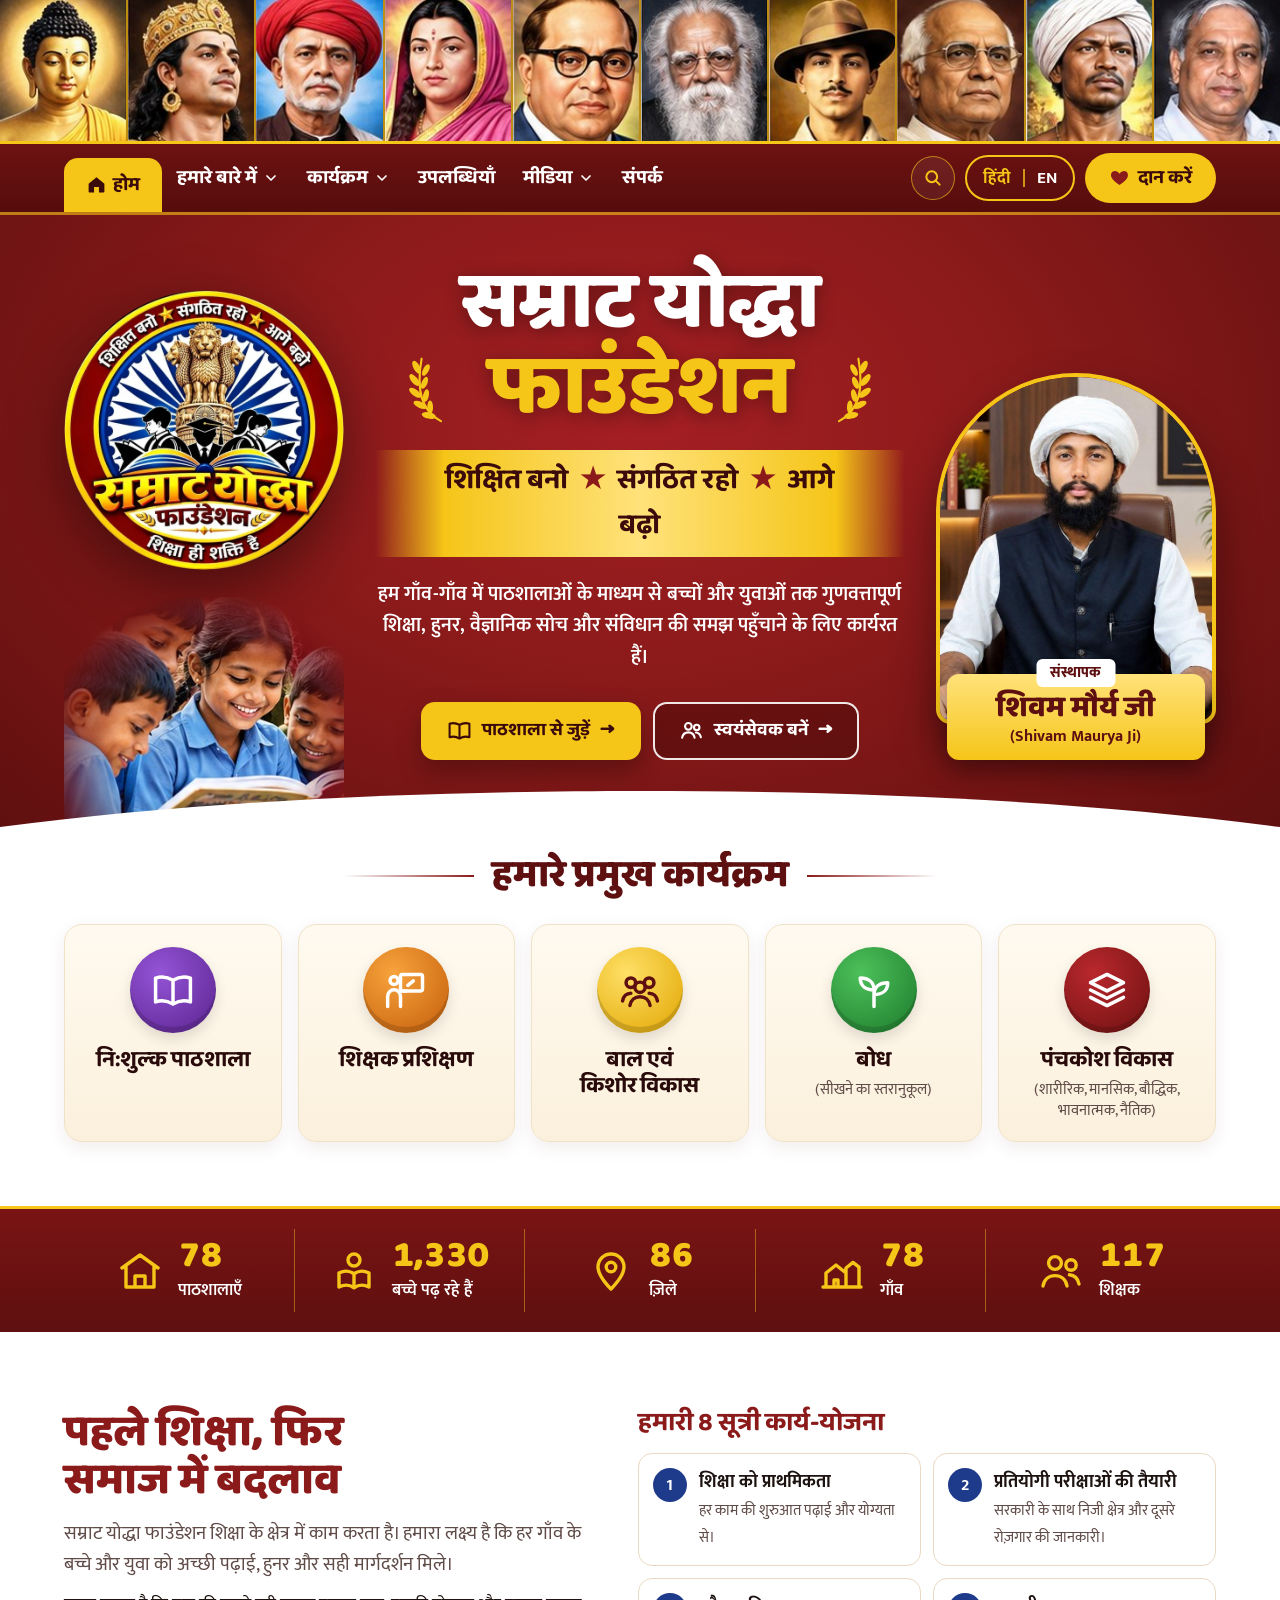
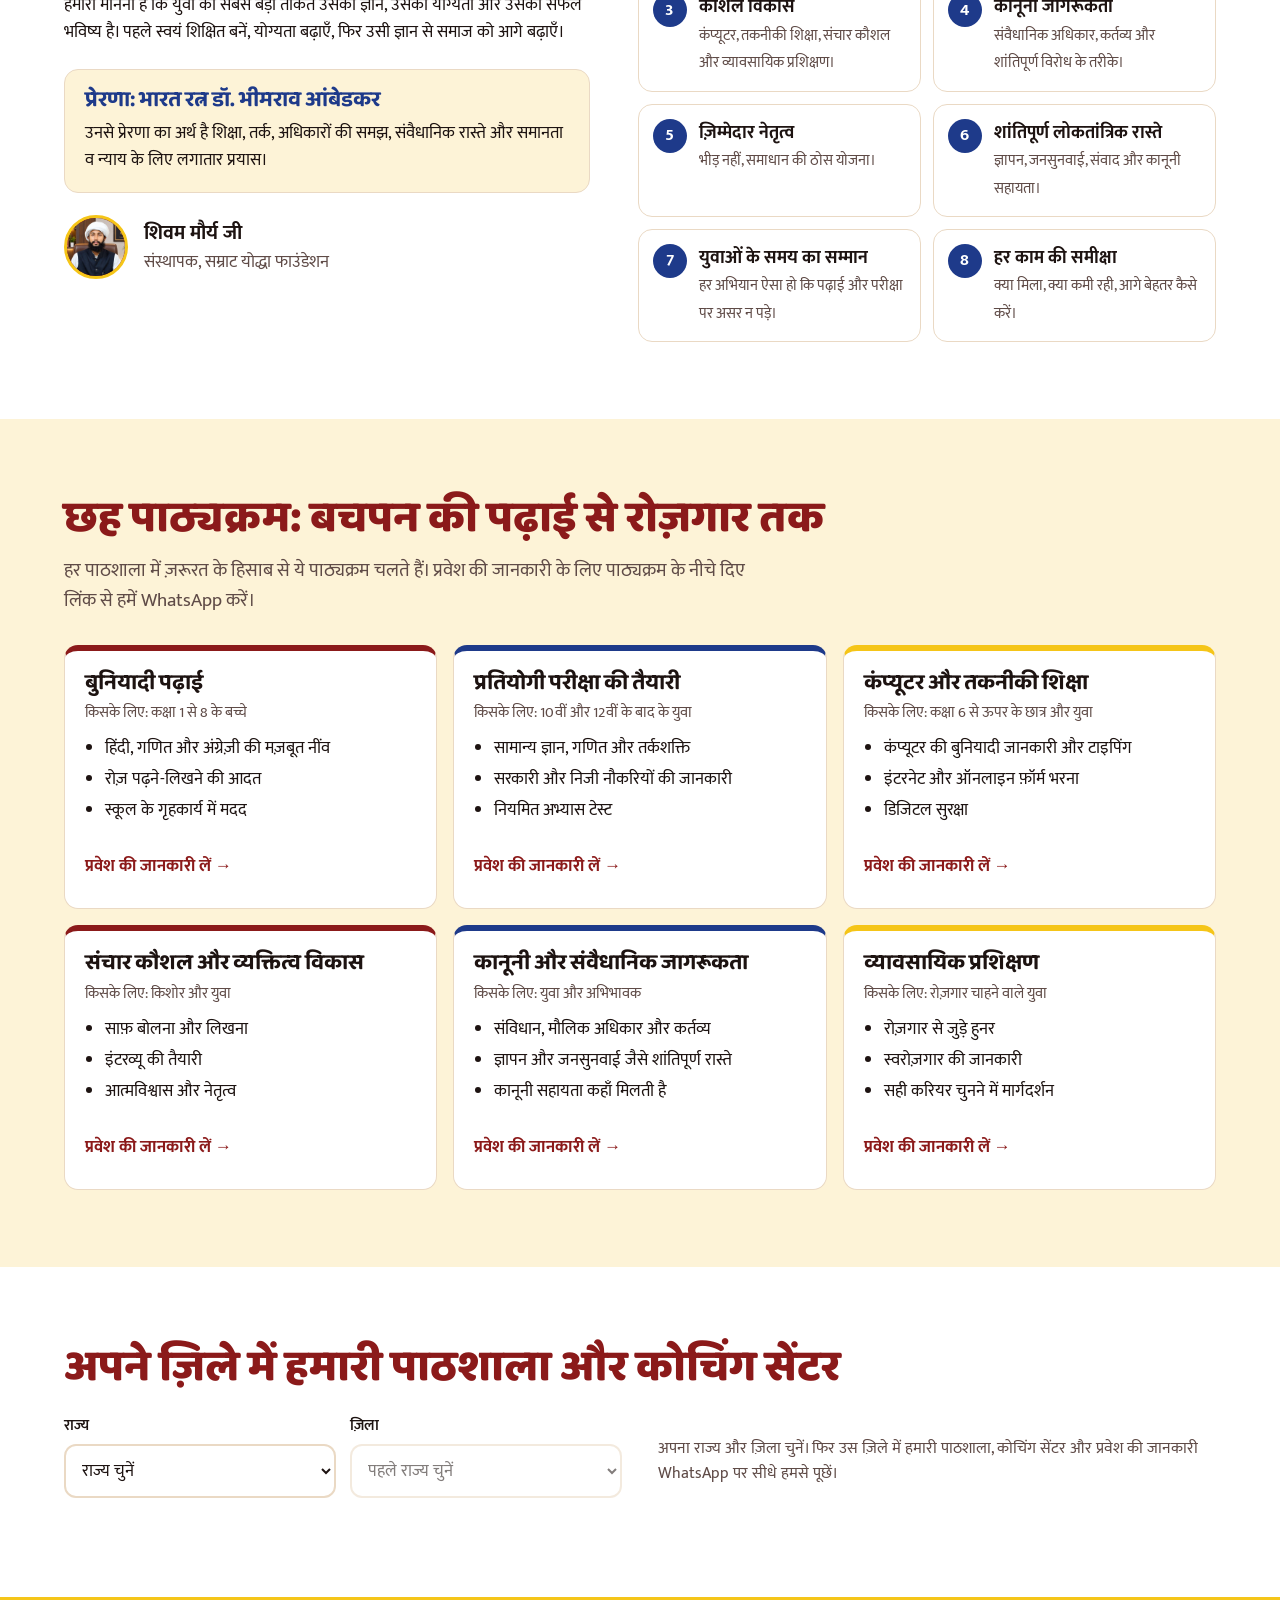
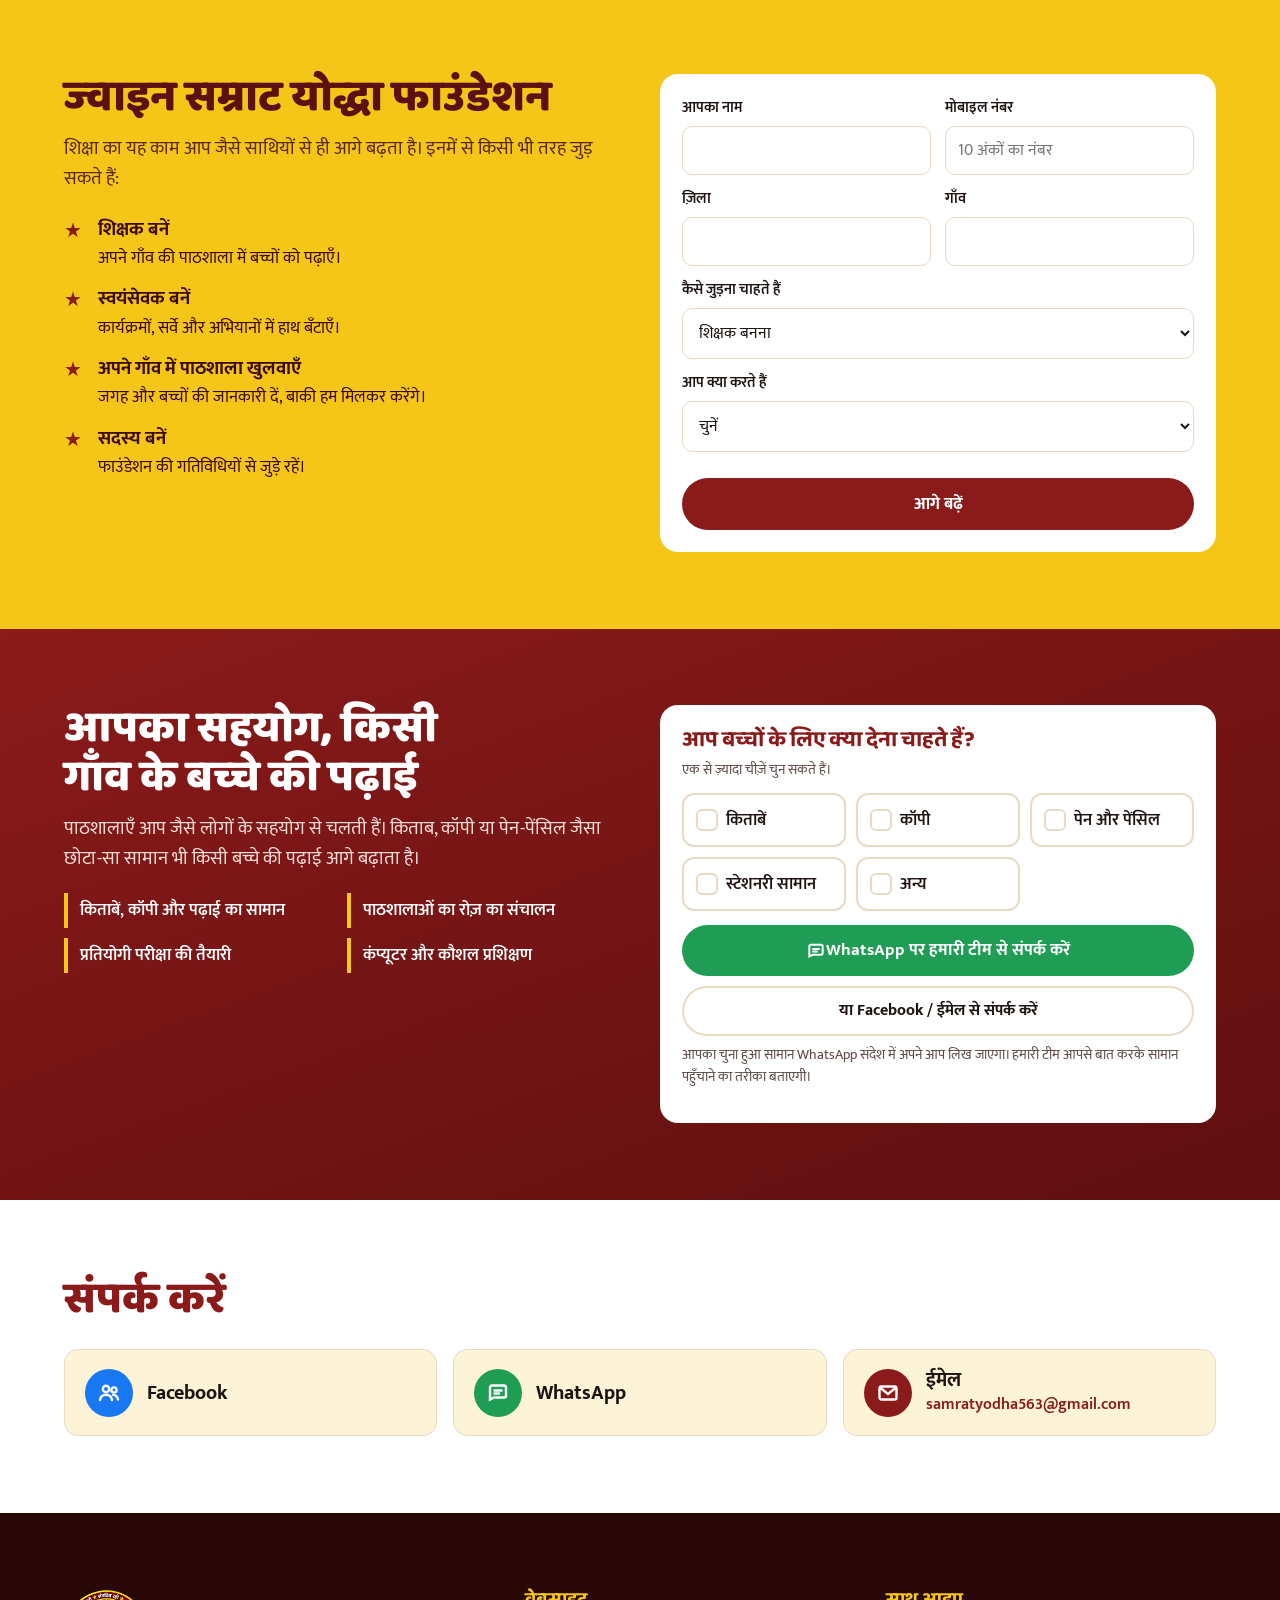
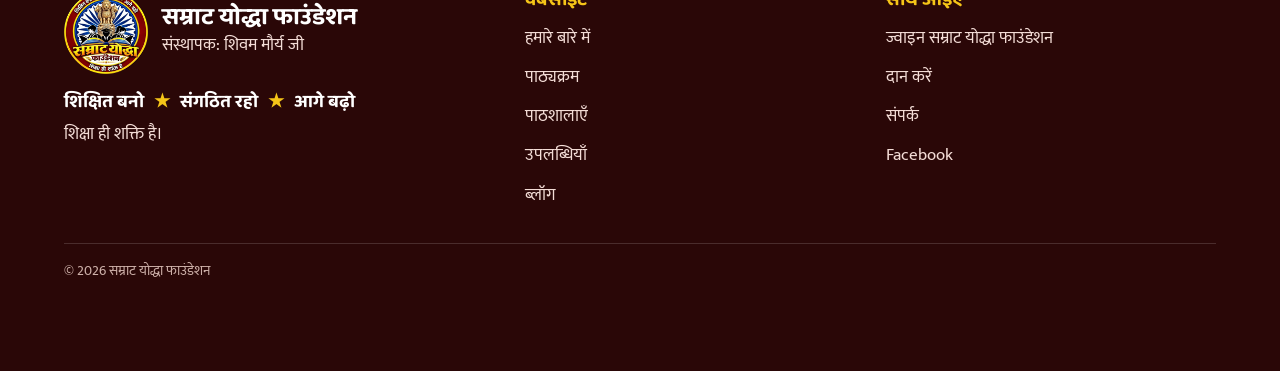
==== commit 563e453c: "नया होम पेज: प्रेरणा पट्टी, नया मेनू, संस्थापक, प्रमुख कार्यक्रम; एडमिन में अपडेट बटन Co-Authored-By" ====
--- a/website/index.html
+++ b/website/index.html
@@ -24,62 +24,79 @@
 <link rel="preconnect" href="https://fonts.gstatic.com" crossorigin>
 <link href="https://fonts.googleapis.com/css2?family=Baloo+2:wght@600;700;800&family=Mukta:wght@400;600;700&display=swap" rel="stylesheet">
 <!-- यह पेज एडमिन पैनल अपने आप बनाता है। यहाँ सीधे बदलाव न करें, वे अगली बार मिट जाएँगे। -->
-<link rel="stylesheet" href="css/style.css?v=20261126105312">
+<link rel="stylesheet" href="css/style.css?v=20261126144828">
 <!-- पिछली बार चुनी गई भाषा अंग्रेज़ी हो तो पेज खुलते समय हिंदी की झलक न दिखे -->
 <script>try{if(localStorage.getItem('syf-lang')==='en'){document.documentElement.className+=' en-wait';setTimeout(function(){document.documentElement.classList.remove('en-wait')},1500)}}catch(e){}</script>
 </head>
 <body>
-<header class="nav">
-  <a class="brand" href="#top"><img src="images/logo.webp" alt="सम्राट योद्धा फाउंडेशन का लोगो" data-i-alt="logo.alt"><span data-i="brand">सम्राट योद्धा<small>फाउंडेशन</small></span></a>
-  <div class="lang" role="group" aria-label="भाषा चुनें / Choose language">
-    <button type="button" data-lang="hi" aria-pressed="true" lang="hi"><span class="long">हिंदी</span><span class="short">हिं</span></button>
-    <button type="button" data-lang="en" aria-pressed="false" lang="en"><span class="long">English</span><span class="short">EN</span></button>
-  </div>
-  <a class="btn gold" href="#donate" data-i="donate">दान करें</a>
-  <div class="bar2">
-  <nav class="links" aria-label="मुख्य मेनू" data-i-aria="nav.aria">
-    <a href="#work" data-i="nav.work">उपलब्धियाँ</a><a href="#about" data-i="nav.about">हमारे बारे में</a><a href="#courses" data-i="nav.courses">पाठ्यक्रम</a><a href="#schools" data-i="nav.schools">पाठशालाएँ</a><a href="#join" data-i="nav.join">जुड़ें</a><a href="#contact" data-i="nav.contact">संपर्क</a><a href="blogs/" data-i="nav.blog">ब्लॉग</a>
+
+<div class="prerna" role="img" aria-label="हमारे प्रेरणा स्रोत" data-i-aria="heroes.label"><div class="ptrack"><span class="pset"><span class="pf"><img src="images/prerna-01.jpg" alt="" width="125" height="160"></span><span class="pf"><img src="images/prerna-02.jpg" alt="" width="125" height="160"></span><span class="pf"><img src="images/prerna-03.jpg" alt="" width="125" height="160"></span><span class="pf"><img src="images/prerna-04.jpg" alt="" width="125" height="160"></span><span class="pf"><img src="images/prerna-05.jpg" alt="" width="125" height="160"></span><span class="pf"><img src="images/prerna-06.jpg" alt="" width="125" height="160"></span><span class="pf"><img src="images/prerna-07.jpg" alt="" width="125" height="160"></span><span class="pf"><img src="images/prerna-08.jpg" alt="" width="125" height="160"></span><span class="pf"><img src="images/prerna-09.jpg" alt="" width="125" height="160"></span><span class="pf"><img src="images/prerna-10.jpg" alt="" width="125" height="160"></span></span><span class="pset dup" aria-hidden="true"><span class="pf"><img src="images/prerna-01.jpg" alt="" width="125" height="160"></span><span class="pf"><img src="images/prerna-02.jpg" alt="" width="125" height="160"></span><span class="pf"><img src="images/prerna-03.jpg" alt="" width="125" height="160"></span><span class="pf"><img src="images/prerna-04.jpg" alt="" width="125" height="160"></span><span class="pf"><img src="images/prerna-05.jpg" alt="" width="125" height="160"></span><span class="pf"><img src="images/prerna-06.jpg" alt="" width="125" height="160"></span><span class="pf"><img src="images/prerna-07.jpg" alt="" width="125" height="160"></span><span class="pf"><img src="images/prerna-08.jpg" alt="" width="125" height="160"></span><span class="pf"><img src="images/prerna-09.jpg" alt="" width="125" height="160"></span><span class="pf"><img src="images/prerna-10.jpg" alt="" width="125" height="160"></span></span></div></div>
+
+<header class="nav" id="nav">
+  <a class="brand" href="#top"><img src="images/logo.webp" alt="सम्राट योद्धा फाउंडेशन का लोगो" data-i-alt="logo.alt" width="44" height="44"><span data-i="brand">सम्राट योद्धा<small>फाउंडेशन</small></span></a>
+  <nav class="menu" id="menu" aria-label="मुख्य मेनू" data-i-aria="nav.aria">
+    <a class="mhome" href="#top" aria-current="page"><svg class="mi" viewBox="0 0 24 24" aria-hidden="true"><path d="M3 11.2 12 3.8l9 7.4V20a1 1 0 0 1-1 1h-5.2v-6.2H9.2V21H4a1 1 0 0 1-1-1z"/></svg><span data-i="nav.home">होम</span></a>
+    <div class="dd"><button type="button" class="ddb" aria-expanded="false"><span data-i="nav.about">हमारे बारे में</span><svg class="chev" viewBox="0 0 24 24" aria-hidden="true"><path d="M6 9l6 6 6-6"/></svg></button>
+      <div class="ddm"><a href="#about" data-i="nav.aboutIntro">परिचय</a><a href="#founder" data-i="nav.founder">संस्थापक</a><a href="#plan" data-i="nav.plan">8 सूत्री कार्य-योजना</a></div></div>
+    <div class="dd"><button type="button" class="ddb" aria-expanded="false"><span data-i="nav.programs">कार्यक्रम</span><svg class="chev" viewBox="0 0 24 24" aria-hidden="true"><path d="M6 9l6 6 6-6"/></svg></button>
+      <div class="ddm"><a href="#programs" data-i="nav.progMain">प्रमुख कार्यक्रम</a><a href="#courses" data-i="nav.courses">पाठ्यक्रम</a><a href="#schools" data-i="nav.schools">पाठशालाएँ</a><a href="#join" data-i="nav.join">जुड़ें</a></div></div>
+    <a href="#work" data-i="nav.work">उपलब्धियाँ</a>
+    <div class="dd"><button type="button" class="ddb" aria-expanded="false"><span data-i="nav.media">मीडिया</span><svg class="chev" viewBox="0 0 24 24" aria-hidden="true"><path d="M6 9l6 6 6-6"/></svg></button>
+      <div class="ddm"><a href="blogs/" data-i="nav.blog">ब्लॉग</a></div></div>
+    <a href="#contact" data-i="nav.contact">संपर्क</a>
   </nav>
-    <button class="sbtn" id="sOpen" type="button" aria-haspopup="dialog" aria-label="सम्राट योद्धा फाउंडेशन के बारे में जानें" data-i-aria="search.btn"><svg class="ico" viewBox="0 0 24 24" aria-hidden="true"><circle cx="10.5" cy="10.5" r="6.5"/><path d="M20 20l-4.6-4.6"/></svg><span data-i="search.btn">सम्राट योद्धा फाउंडेशन के बारे में जानें</span></button>
+  <div class="ntools">
+    <button class="sbtn" id="sOpen" type="button" aria-haspopup="dialog" aria-label="सम्राट योद्धा फाउंडेशन के बारे में जानें" data-i-aria="search.btn" title="सम्राट योद्धा फाउंडेशन के बारे में जानें"><svg class="ico" viewBox="0 0 24 24" aria-hidden="true"><circle cx="10.5" cy="10.5" r="6.5"/><path d="M20 20l-4.6-4.6"/></svg></button>
+    <div class="lang" role="group" aria-label="भाषा चुनें / Choose language"><button type="button" data-lang="hi" aria-pressed="true" lang="hi">हिंदी</button><span class="sep" aria-hidden="true"></span><button type="button" data-lang="en" aria-pressed="false" lang="en">EN</button></div>
+    <a class="btn gold donate" href="#donate"><svg class="heart" viewBox="0 0 24 24" aria-hidden="true"><path d="M12 20.5s-7.5-4.6-9.3-9.2C1.5 8 3.4 4.6 6.8 4.6c2.1 0 3.6 1.2 5.2 3.1 1.6-1.9 3.1-3.1 5.2-3.1 3.4 0 5.3 3.4 4.1 6.7-1.8 4.6-9.3 9.2-9.3 9.2z"/></svg><span data-i="donate">दान करें</span></a>
+    <button class="mbtn" id="mbtn" type="button" aria-controls="menu" aria-expanded="false" aria-label="मेनू" data-i-aria="nav.menu"><i></i><i></i><i></i></button>
   </div>
 </header>
 
 <section class="hero" id="top" aria-roledescription="carousel" aria-label="सम्राट योद्धा फाउंडेशन की झलकियाँ" data-i-aria="sl.label">
   <div class="slides" id="slides">
-    <div class="slide" role="group" aria-roledescription="slide">
+    <div class="slide main" role="group" aria-roledescription="slide">
       <div class="band">
-        <div class="wrap hgrid">
-          <div class="ht">
+        <div class="wrap hx">
+          <div class="hx-logo"><img src="images/logo.webp" alt="सम्राट योद्धा फाउंडेशन का गोल लोगो: अशोक स्तंभ, किताब और विद्यार्थी" data-i-alt="logo.big.alt" width="380" height="380"></div>
+          <div class="hx-main">
             <h1 data-i="hero.h1">सम्राट योद्धा <span>फाउंडेशन</span></h1>
-            <p class="slogan" data-i="slogan">शिक्षित बनो <b>★</b> संगठित रहो <b>★</b> आगे बढ़ो</p>
-          </div>
-          <div class="emblem">
-            <svg id="rays" viewBox="-100 -100 200 200" aria-hidden="true"></svg>
-            <img src="images/logo.webp" alt="सम्राट योद्धा फाउंडेशन का गोल लोगो: अशोक स्तंभ, किताब और विद्यार्थी" data-i-alt="logo.big.alt">
-          </div>
-          <div class="hb">
-            <p class="lead" data-i="hero.lead">हम गाँव-गाँव में पाठशालाएँ चलाकर बच्चों और युवाओं तक अच्छी पढ़ाई, हुनर और संविधान की समझ पहुँचाते हैं।</p>
+            <p class="slogan ribbon" data-i="slogan">शिक्षित बनो <b>★</b> संगठित रहो <b>★</b> आगे बढ़ो</p>
+            <p class="lead" data-i="hero.lead">हम गाँव-गाँव में पाठशालाओं के माध्यम से बच्चों और युवाओं तक गुणवत्तापूर्ण शिक्षा, हुनर, वैज्ञानिक सोच और संविधान की समझ पहुँचाने के लिए कार्यरत हैं।</p>
             <div class="acts">
-              <a class="btn gold" href="#schools" data-i="hero.find">अपने ज़िले का कोचिंग सेंटर खोजें</a>
-              <a class="btn line" href="#join" data-i="join.cta">ज्वाइन सम्राट योद्धा फाउंडेशन</a>
+              <a class="btn gold" href="#schools"><svg class="bi" viewBox="0 0 24 24" aria-hidden="true"><path d="M2.5 5.5c3-1 6.3-.8 9.5 1.2 3.2-2 6.5-2.2 9.5-1.2v13c-3-1-6.3-.8-9.5 1.2-3.2-2-6.5-2.2-9.5-1.2zM12 6.7v13"/></svg><span data-i="hero.btn1">पाठशाला से जुड़ें</span><span class="arr" aria-hidden="true">→</span></a>
+              <a class="btn line" href="#join"><svg class="bi" viewBox="0 0 24 24" aria-hidden="true"><circle cx="9" cy="8" r="3.2"/><path d="M3 19c.6-3.3 3-5.2 6-5.2s5.4 1.9 6 5.2"/><circle cx="17" cy="9" r="2.6"/><path d="M16.2 13.9c2.4.2 4.2 1.8 4.8 4.6"/></svg><span data-i="hero.btn2">स्वयंसेवक बनें</span><span class="arr" aria-hidden="true">→</span></a>
             </div>
           </div>
+          <figure class="hx-founder">
+            <img src="images/founder-hero.jpg" alt="शिवम मौर्य जी" width="640" height="800">
+            <figcaption><small data-i="hero.founderLbl">संस्थापक</small><b data-i="founder.name">शिवम मौर्य जी</b><span class="fen" lang="en">(Shivam Maurya Ji)</span></figcaption>
+          </figure>
+          <figure class="hx-kids"><img src="images/hero-kids.jpg" alt="पाठशाला में किताब पढ़ते बच्चे" data-i-alt="hero.kidsAlt" width="322" height="290"></figure>
         </div>
       </div>
     </div>
   </div>
-  <div class="slnav" id="slnav">
+  <div class="slnav" id="slnav" hidden>
     <button class="slbtn" id="slPrev" type="button" aria-label="पिछली स्लाइड" data-i-aria="sl.prev"><svg viewBox="0 0 24 24" aria-hidden="true"><path d="M15 5l-7 7 7 7"/></svg></button>
     <div class="dots" id="dots"></div>
     <button class="slbtn" id="slNext" type="button" aria-label="अगली स्लाइड" data-i-aria="sl.next"><svg viewBox="0 0 24 24" aria-hidden="true"><path d="M9 5l7 7-7 7"/></svg></button>
   </div>
 </section>
 
-<section class="stats band" id="work">
-  <div class="wrap">
-    <h2 data-i="stats.h2">अब तक की उपलब्धियाँ</h2>
+
+<section class="programs" id="programs">
+  <div class="wrap">
+    <h2 class="orn"><span data-i="prog.h2">हमारे प्रमुख कार्यक्रम</span></h2>
+    <div class="prgrid"><div class="prog"><span class="picon c-purple"><svg viewBox="0 0 24 24" aria-hidden="true"><path d="M2.5 5.5c3-1 6.3-.8 9.5 1.2 3.2-2 6.5-2.2 9.5-1.2v13c-3-1-6.3-.8-9.5 1.2-3.2-2-6.5-2.2-9.5-1.2zM12 6.7v13"/></svg></span><h3><span class="l-hi">नि:शुल्क पाठशाला</span><span class="l-en" lang="en">Free pathshalas</span></h3></div><div class="prog"><span class="picon c-orange"><svg viewBox="0 0 24 24" aria-hidden="true"><rect x="9" y="3.5" width="12" height="9" rx="1"/><path d="M13 9.5l3-2.5M5.5 9a2.2 2.2 0 1 0 0-4.4A2.2 2.2 0 0 0 5.5 9zM2 21v-5.5c0-2 1.6-3.6 3.5-3.6S9 13.5 9 15.5V21M9 12.5h3"/></svg></span><h3><span class="l-hi">शिक्षक प्रशिक्षण</span><span class="l-en" lang="en">Teacher training</span></h3></div><div class="prog"><span class="picon c-gold"><svg viewBox="0 0 24 24" aria-hidden="true"><circle cx="7" cy="8" r="2.6"/><circle cx="17" cy="8" r="2.6"/><circle cx="12" cy="10.5" r="2.8"/><path d="M2.5 18c.4-2.6 2.2-4.2 4.5-4.2M21.5 18c-.4-2.6-2.2-4.2-4.5-4.2M6.5 20.5c.5-3 2.7-4.8 5.5-4.8s5 1.8 5.5 4.8"/></svg></span><h3><span class="l-hi">बाल एवं किशोर विकास</span><span class="l-en" lang="en">Child and adolescent development</span></h3></div><div class="prog"><span class="picon c-green"><svg viewBox="0 0 24 24" aria-hidden="true"><path d="M12 21v-9M12 12c0-4.2-3-6.5-7.5-6.5 0 4.2 3 6.5 7.5 6.5zM12 14.5c0-4.2 3-6.5 7.5-6.5 0 4.2-3 6.5-7.5 6.5z"/></svg></span><h3><span class="l-hi">बोध</span><span class="l-en" lang="en">Bodh</span></h3><small>(<span class="l-hi">सीखने का स्तरानुकूल</span><span class="l-en" lang="en">learning at the right level</span>)</small></div><div class="prog"><span class="picon c-maroon"><svg viewBox="0 0 24 24" aria-hidden="true"><path d="M12 3.5 21 8l-9 4.5L3 8zM3 12l9 4.5 9-4.5M3 16l9 4.5 9-4.5"/></svg></span><h3><span class="l-hi">पंचकोश विकास</span><span class="l-en" lang="en">Panchakosha development</span></h3><small>(<span class="l-hi">शारीरिक, मानसिक, बौद्धिक, भावनात्मक, नैतिक</span><span class="l-en" lang="en">physical, mental, intellectual, emotional, moral</span>)</small></div></div>
+  </div>
+</section>
+
+
+<section class="stats" id="work">
+  <div class="wrap">
+    <h2 class="sr" data-i="stats.h2">अब तक की उपलब्धियाँ</h2>
     <div class="sgrid" id="sgrid"></div>
-    <p class="note" data-i="stats.note">गाँव-गाँव में चल रही हमारी पाठशालाओं में बच्चे और युवा रोज़ शिक्षा, हुनर और संविधान की समझ से जुड़ रहे हैं। आप भी इस सफ़र का हिस्सा बनें — <a href="#join">हमसे जुड़ें</a>।</p>
   </div>
 </section>
 
@@ -93,12 +110,12 @@
         <h3 data-i="insp.h3">प्रेरणा: भारत रत्न डॉ. भीमराव आंबेडकर</h3>
         <p style="margin:8px 0 0" data-i="insp.p">उनसे प्रेरणा का अर्थ है शिक्षा, तर्क, अधिकारों की समझ, संवैधानिक रास्ते और समानता व न्याय के लिए लगातार प्रयास।</p>
       </div>
-      <div class="founder">
+      <div class="founder" id="founder">
         <div class="av" aria-hidden="true" data-i="founder.av">शि</div>
         <div><b data-i="founder.name">शिवम मौर्य जी</b><span data-i="founder.role">संस्थापक, सम्राट योद्धा फाउंडेशन</span></div>
       </div>
     </div>
-    <div class="plan">
+    <div class="plan" id="plan">
       <h3 data-i="plan.h3">हमारी 8 सूत्री कार्य-योजना</h3>
       <ol>
         <li><b data-i="plan.1.t">शिक्षा को प्राथमिकता</b><span data-i="plan.1.d">हर काम की शुरुआत पढ़ाई और योग्यता से।</span></li>
@@ -251,10 +268,10 @@
   </div>
 </div>
 
-<script src="js/districts.js?v=20261126105312"></script>
-<script src="js/site-data.js?v=20261126105312"></script>
-<script src="js/lang.js?v=20261126105312"></script>
-<script src="js/qr.js?v=20261126105312"></script>
-<script src="js/app.js?v=20261126105312"></script>
+<script src="js/districts.js?v=20261126144828"></script>
+<script src="js/site-data.js?v=20261126144828"></script>
+<script src="js/lang.js?v=20261126144828"></script>
+<script src="js/qr.js?v=20261126144828"></script>
+<script src="js/app.js?v=20261126144828"></script>
 </body>
 </html>
--- a/website/css/style.css
+++ b/website/css/style.css
@@ -2,7 +2,7 @@
    ब्रांड रंग: मरून #8B1A1A, सुनहरा #F5C518, शाही नीला #1E3A8A */
 :root{--bg:#ffffff;--ink:#1d1311;--mute:#5f4b47;--tint:#fdf3d7;--card:#ffffff;--line:#ead9c4;--maroon:#8B1A1A;--deep:#5e0f0f;--gold:#F5C518;--blue:#1E3A8A;--head:#8B1A1A;--btxt:#1E3A8A;--gut:max(5vw,16px,calc((100vw - 1240px) / 2))}
 *{box-sizing:border-box;min-width:0}
-html{scroll-behavior:smooth;scroll-padding-top:136px}
+html{scroll-behavior:smooth;scroll-padding-top:84px}
 body{margin:0;background:var(--bg);color:var(--ink);font:17px/1.6 "Mukta","Nirmala UI","Noto Sans Devanagari",sans-serif;overflow-x:clip}
 img{max-width:100%;display:block}
 [hidden]{display:none!important}
@@ -25,25 +25,6 @@
 .btn.maroon:hover{background:var(--deep)}
 .btn:focus-visible,a:focus-visible,button:focus-visible,select:focus-visible,input:focus-visible,textarea:focus-visible{outline:3px solid var(--gold);outline-offset:2px}
 /* nav */
-.nav{position:sticky;top:0;z-index:20;background:var(--deep);color:#fff;display:grid;grid-template-columns:auto minmax(0,1fr) auto auto;align-items:center;gap:8px 16px;padding:8px var(--gut) 0;box-shadow:0 1px 0 rgba(245,197,24,.35)}
-.brand{grid-column:1;grid-row:1;display:flex;align-items:center;gap:10px;text-decoration:none}
-.brand img{width:52px;height:52px}
-.brand span{font-family:"Baloo 2",sans-serif;font-weight:800;font-size:20px;line-height:1}
-.brand small{display:block;font-size:14px;font-weight:600;color:var(--gold);margin-top:2px}
-.nav>.btn{min-height:44px;padding:8px 18px;grid-column:4;grid-row:1;justify-self:end}
-.lang{grid-column:3;grid-row:1;display:flex;gap:2px;padding:3px;border:1.5px solid rgba(245,197,24,.55);border-radius:999px}
-.lang button{min-height:38px;min-width:44px;padding:0 12px;border:0;border-radius:999px;background:transparent;color:#fff;font:600 15px "Mukta",sans-serif;cursor:pointer;white-space:nowrap}
-.lang button:hover{color:var(--gold)}
-.lang button[aria-pressed=true]{background:var(--gold);color:#3b0a0a}
-.lang .short{display:none}
-.bar2{grid-column:1/-1;grid-row:2;display:flex;align-items:center;gap:10px;margin:0 calc(-1 * var(--gut));padding:4px var(--gut) 6px;border-top:1px solid rgba(255,255,255,.12)}
-.links{display:flex;gap:2px;flex-wrap:nowrap;overflow-x:auto;scrollbar-width:none;min-width:0}
-.links::-webkit-scrollbar{display:none}
-.links a{flex:none;text-decoration:none;padding:10px 12px;border-radius:8px;font-weight:600;font-size:16px;min-height:44px;display:flex;align-items:center}
-.links a:hover{background:rgba(255,255,255,.1);color:var(--gold)}
-.sbtn{order:2;flex:1 1 240px;max-width:520px;display:flex;align-items:center;gap:10px;min-height:42px;padding:0 16px;border-radius:999px;border:1.5px solid rgba(245,197,24,.6);background:rgba(255,255,255,.08);color:#fff;font:600 15px "Mukta",sans-serif;cursor:pointer;text-align:left;white-space:nowrap;overflow:hidden}
-.sbtn span{overflow:hidden;text-overflow:ellipsis}
-.sbtn:hover{background:rgba(255,255,255,.16)}
 .ico{width:20px;height:20px;flex:none;fill:none;stroke:var(--gold);stroke-width:2.4;stroke-linecap:round}
 html.en-wait body{opacity:0}
 /* hero */
@@ -70,26 +51,11 @@
 .dot{width:26px;height:30px;padding:0;border:0;background:none;cursor:pointer;display:grid;place-items:center}
 .dot::before{content:"";width:10px;height:10px;border-radius:5px;background:rgba(255,255,255,.45);transition:width .25s}
 .dot[aria-current=true]::before{width:22px;background:var(--gold)}
-.hgrid{display:grid;grid-template-columns:minmax(0,1.05fr) minmax(0,.95fr);grid-template-areas:"t e" "b e";column-gap:40px;align-items:center;min-height:min(78svh,640px)}
-.ht{grid-area:t;align-self:end}
-.hb{grid-area:b;align-self:start}
-.hero h1{font-size:clamp(42px,6.4vw,76px);font-weight:800;letter-spacing:-.01em}
-.hero h1 span{display:block;color:var(--gold)}
 .slogan{font-family:"Baloo 2",sans-serif;font-weight:700;font-size:clamp(19px,2.2vw,24px);margin:16px 0 10px}
 .slogan b{color:var(--gold);padding:0 6px}
 .hero .lead{color:#f6dcd5;margin-bottom:24px}
 .acts{display:flex;flex-wrap:wrap;gap:12px}
-.emblem{grid-area:e;position:relative;display:grid;place-items:center;padding:24px 0}
-.emblem svg{position:absolute;width:175%;height:175%;left:-37.5%;top:-37.5%;fill:var(--gold);opacity:.13;pointer-events:none}
-.emblem img{position:relative;width:min(440px,90%);aspect-ratio:1;border-radius:50%;box-shadow:0 0 0 10px rgba(245,197,24,.18),0 24px 50px rgba(0,0,0,.35)}
 /* counters */
-.stats{background:var(--gold);color:#3b0a0a}
-.stats h2{color:var(--deep)}
-.sgrid{display:grid;grid-template-columns:repeat(auto-fit,minmax(9.5em,1fr));gap:12px;margin-top:24px}
-.stat{border-left:4px solid var(--maroon);padding:4px 0 4px 16px}
-.stat b{display:block;font-family:"Baloo 2",sans-serif;font-size:clamp(40px,5vw,60px);font-weight:800;line-height:1;color:var(--deep);font-variant-numeric:tabular-nums}
-.stat span{font-weight:600;font-size:18px}
-.stats .note{color:#5a2a10}
 /* about */
 .agrid{display:grid;grid-template-columns:minmax(0,1fr) minmax(0,1.1fr);gap:48px;align-items:start}
 .about p{max-width:62ch}
@@ -217,21 +183,13 @@
 footer nav a:hover{color:var(--gold)}
 footer h3{color:var(--gold);font-size:19px;margin-bottom:8px}
 .copy{border-top:1px solid rgba(255,255,255,.15);margin-top:28px;padding-top:16px;font-size:14px;color:#cdb0a9}
-@media(max-width:900px){.sbtn{order:-1;flex:none;width:44px;height:44px;padding:0;justify-content:center}.sbtn span{display:none}}
 @media(max-width:980px){.cgrid{grid-template-columns:repeat(2,minmax(0,1fr))}.agrid,.jgrid{grid-template-columns:minmax(0,1fr);gap:32px}.fg{grid-template-columns:minmax(0,1fr) minmax(0,1fr)}.fg>div:first-child{grid-column:1/-1}}
-@media(max-width:600px){body{font-size:16px}.hgrid{grid-template-columns:minmax(0,1fr);grid-template-areas:"t" "e" "b";min-height:0;row-gap:8px}.pgrid{grid-template-columns:minmax(0,1fr);gap:24px}.pphoto{width:min(240px,70%)}.pabout{font-size:17px}.dot{width:20px}.emblem img{width:min(300px,80%)}.brand span{font-size:17px}.brand img{width:44px;height:44px}.nav>.btn{padding:8px 14px}.cgrid,.plan ol,.fgrid,.uses,.cgrid2{grid-template-columns:minmax(0,1fr)}.pick{gap:10px}.pick select{font-size:16px;padding:10px 8px}.ares{gap:16px;padding:16px 18px}.fg{grid-template-columns:minmax(0,1fr)}.acts .btn{flex:1 1 100%}}
-@media(max-width:600px){.lang .long{display:none}.lang .short{display:inline}.lang button{min-width:40px;padding:0 9px}}
-@media(max-width:400px){.nav{column-gap:8px}.brand{gap:6px}.brand span{font-size:15px}.brand small{font-size:12px}.nav>.btn{padding:8px 12px;font-size:15px}}
+@media(max-width:600px){body{font-size:16px}.pgrid{grid-template-columns:minmax(0,1fr);gap:24px}.pphoto{width:min(240px,70%)}.pabout{font-size:17px}.dot{width:20px}.cgrid,.plan ol,.fgrid,.uses,.cgrid2{grid-template-columns:minmax(0,1fr)}.pick{gap:10px}.pick select{font-size:16px;padding:10px 8px}.ares{gap:16px;padding:16px 18px}.fg{grid-template-columns:minmax(0,1fr)}.acts .btn{flex:1 1 100%}}
 @media(max-width:600px){.items{grid-template-columns:repeat(2,minmax(0,1fr))}.qr{width:150px;height:150px}.smodal{padding:0}.sbox{max-height:100%;height:100%;border-radius:0}}
 @media(prefers-reduced-motion:reduce){html{scroll-behavior:auto}.dot::before{transition:none}.flash{animation:none;outline:3px solid var(--gold)}}
 
 /* ===== डेस्कटॉप और मोबाइल के लिए आख़िरी सुधार ===== */
 /* लोगो के पीछे की किरणें किनारों पर धीरे-धीरे गायब हों, कोई सीधी लकीर न दिखे */
-.emblem svg{-webkit-mask-image:radial-gradient(closest-side,#000 45%,transparent 100%);mask-image:radial-gradient(closest-side,#000 45%,transparent 100%)}
-/* उपलब्धियाँ: बड़ी स्क्रीन पर एक लाइन, टैबलेट पर 3, फ़ोन पर 2 */
-.sgrid{grid-template-columns:repeat(3,minmax(0,1fr));gap:22px 18px}
-.stat b{font-size:clamp(38px,4.4vw,60px)}
-@media(min-width:980px){.sgrid{grid-template-columns:none;grid-auto-flow:column;grid-auto-columns:minmax(0,1fr)}}
 /* पाठशाला खोज: बड़ी स्क्रीन पर चुनाव बाएँ, जवाब दाएँ */
 @media(min-width:900px){
   #schools .wrap{display:grid;grid-template-columns:minmax(0,1fr) minmax(0,1fr);column-gap:36px;align-items:center}
@@ -240,13 +198,9 @@
   #schools .ares{max-width:none;margin-top:10px}
 }
 .swipe{display:none}
-/* मेनू की पट्टी में और लिंक हों, तो दाईं ओर हल्का धुंधलापन */
-.links.more{-webkit-mask-image:linear-gradient(90deg,#000 calc(100% - 44px),transparent);mask-image:linear-gradient(90deg,#000 calc(100% - 44px),transparent)}
 /* फ़ोन और टैबलेट: नीचे स्क्रॉल करने पर ऊपर की पट्टी छिपे, ऊपर स्क्रॉल करते ही लौट आए */
-@media(max-width:900px){.nav{transition:transform .25s ease}.nav.nav-up{transform:translateY(-100%)}}
+@media(max-width:1100px){.nav{transition:transform .25s ease}.nav.nav-up{transform:translateY(-100%)}}
 @media(max-width:600px){
-  .sgrid{grid-template-columns:repeat(2,minmax(0,1fr));gap:18px 12px}
-  .stat:last-child:nth-child(odd){grid-column:1/-1}
   /* पाठ्यक्रम: फ़ोन पर उंगली से बगल में खिसकाने वाले कार्ड */
   .cgrid{grid-template-columns:none;grid-auto-flow:column;grid-auto-columns:86%;gap:12px;overflow-x:auto;scroll-snap-type:x mandatory;scrollbar-width:none;margin:20px calc(-1 * var(--gut)) 0;padding:4px var(--gut) 14px;scroll-padding-inline:var(--gut)}
   .cgrid::-webkit-scrollbar{display:none}
@@ -290,8 +244,6 @@
 .btxt h2,.btxt h3{font-size:22px;line-height:1.25;color:var(--head)}
 .bsum{color:var(--mute);font-size:16px;line-height:1.55}
 /* ===== ब्लॉग पेज ===== */
-.blogpage .nav{grid-template-columns:auto minmax(0,1fr) auto}
-.blogpage .nav>.btn{grid-column:3}
 .blogtop{background:linear-gradient(160deg,var(--maroon),var(--deep));color:#fff}
 .blogtop h1{font-size:clamp(34px,5vw,56px);font-weight:800;margin:10px 0 12px}
 .blogtop .lead{color:#f6dcd5}
@@ -321,3 +273,149 @@
 .cta .btn{align-self:flex-start}
 @media(max-width:600px){.prose{font-size:18px}.bgrid{grid-template-columns:minmax(0,1fr)}.cta .btn{align-self:stretch}.ggrid{grid-template-columns:repeat(2,minmax(0,1fr));gap:10px}.gitem figcaption{font-size:14px;padding:8px 10px}}
 @media(max-width:380px){.ggrid{grid-template-columns:minmax(0,1fr)}}
+
+/* ===== नया ऊपरी हिस्सा: प्रेरणा पट्टी, मेनू, हीरो, प्रमुख कार्यक्रम, आँकड़े ===== */
+.sr{position:absolute!important;width:1px;height:1px;overflow:hidden;clip:rect(0 0 0 0);white-space:nowrap}
+/* प्रेरणा स्रोतों की पट्टी */
+.prerna{background:#2a0707;border-bottom:3px solid var(--gold);overflow:hidden}
+.ptrack{display:flex}
+.pset{display:flex;flex:none;width:100%}
+.pset.dup{display:none}
+.pf{flex:1 1 0;min-width:0;height:clamp(110px,11vw,180px);border-right:2px solid rgba(245,197,24,.7);overflow:hidden;background:#3b0b0b}
+.pf:last-child{border-right:0}
+.pf img{width:100%;height:100%;object-fit:cover;object-position:50% 20%}
+@media(max-width:760px){
+  .ptrack{width:max-content;animation:prerna 40s linear infinite}
+  .pset{width:auto}
+  .pset.dup{display:flex}
+  .pf{flex:none;width:86px;height:110px}
+  .pf:last-child{border-right:2px solid rgba(245,197,24,.7)}
+}
+@keyframes prerna{to{transform:translateX(-50%)}}
+/* ऊपर का मेनू */
+.nav{position:sticky;top:0;z-index:30;display:flex;align-items:center;gap:14px;min-height:68px;padding:0 var(--gut);background:linear-gradient(180deg,#6d1212,#560c0c);color:#fff;box-shadow:0 3px 0 rgba(245,197,24,.6)}
+.brand{display:none;align-items:center;gap:9px;flex:none;color:#fff;text-decoration:none}
+.brand img{width:44px;height:44px}
+.brand span{font-family:"Baloo 2",sans-serif;font-weight:800;font-size:18px;line-height:1}
+.brand small{display:block;font-size:13px;font-weight:600;color:var(--gold);margin-top:2px}
+.menu{display:flex;align-items:stretch;align-self:stretch;gap:2px;flex:1;min-width:0}
+.menu>a,.ddb{display:flex;align-items:center;gap:6px;min-height:44px;padding:0 13px;border:0;background:none;color:#fff;font-family:"Baloo 2","Mukta",sans-serif;font-weight:700;font-size:19px;text-decoration:none;white-space:nowrap;cursor:pointer}
+.menu>a:hover,.ddb:hover,.ddb[aria-expanded=true]{color:var(--gold)}
+.menu>.mhome{align-self:flex-end;min-height:54px;margin-top:14px;padding:0 22px;border-radius:14px 14px 0 0;background:var(--gold);color:#3b0a0a}
+.menu>.mhome:hover{color:#3b0a0a;background:#ffd84a}
+.mi{width:21px;height:21px;fill:currentColor}
+.chev{width:16px;height:16px;fill:none;stroke:currentColor;stroke-width:2.6;stroke-linecap:round;stroke-linejoin:round;transition:transform .2s}
+.ddb[aria-expanded=true] .chev{transform:rotate(180deg)}
+.dd{position:relative;display:flex}
+.ddm{position:absolute;top:calc(100% - 4px);left:0;z-index:5;display:none;flex-direction:column;min-width:230px;padding:8px;border-top:3px solid var(--gold);border-radius:0 0 14px 14px;background:#fff;box-shadow:0 18px 40px rgba(0,0,0,.25)}
+.ddb[aria-expanded=true]+.ddm{display:flex}
+@media(hover:hover) and (min-width:1101px){.dd:hover .ddm{display:flex}.dd:hover .ddb{color:var(--gold)}}
+.ddm a{padding:10px 14px;border-radius:10px;color:var(--ink);font-weight:600;font-size:17px;text-decoration:none}
+.ddm a:hover{background:var(--tint);color:var(--maroon)}
+.ntools{display:flex;align-items:center;gap:10px;flex:none;margin-left:auto}
+.sbtn{display:grid;place-items:center;width:44px;height:44px;padding:0;border:1.5px solid rgba(245,197,24,.6);border-radius:50%;background:rgba(255,255,255,.06);cursor:pointer}
+.sbtn:hover{background:rgba(255,255,255,.16)}
+.lang{display:flex;align-items:center;gap:2px;padding:2px 6px;border:2px solid var(--gold);border-radius:999px}
+.lang button{min-height:38px;padding:0 10px;border:0;border-radius:999px;background:none;color:#fff;font:700 17px "Mukta",sans-serif;cursor:pointer}
+.lang button[aria-pressed=true]{color:var(--gold)}
+.lang button:hover{color:#ffe27a}
+.lang .sep{width:2px;height:18px;background:rgba(245,197,24,.75)}
+.nav .donate{min-height:48px;padding:8px 22px;gap:8px;font-size:19px;font-family:"Baloo 2","Mukta",sans-serif}
+.heart{width:21px;height:21px;fill:var(--maroon)}
+.mbtn{display:none;flex-direction:column;justify-content:center;align-items:center;gap:5px;width:46px;height:46px;border:1.5px solid rgba(245,197,24,.6);border-radius:12px;background:none;cursor:pointer}
+.mbtn i{display:block;width:22px;height:2.5px;border-radius:2px;background:#fff;transition:transform .2s,opacity .2s}
+@media(max-width:1100px){
+  .nav{gap:10px;min-height:62px}
+  .brand,.mbtn{display:flex}
+  .menu{position:absolute;top:100%;left:0;right:0;display:none;flex-direction:column;align-items:stretch;gap:0;max-height:calc(100vh - 62px);overflow:auto;padding:10px var(--gut) 18px;background:#fff;box-shadow:0 20px 40px rgba(0,0,0,.25)}
+  body.menu-open .menu{display:flex}
+  .menu>a,.ddb{justify-content:space-between;width:100%;padding:12px 8px;border-bottom:1px solid var(--line);color:var(--ink);font-size:20px}
+  .menu>.mhome{align-self:stretch;justify-content:flex-start;margin:0 0 6px;border-radius:12px;min-height:50px}
+  .dd{flex-direction:column}
+  .ddm{position:static;min-width:0;padding:0 0 6px 16px;border-top:0;box-shadow:none}
+  body.menu-open .mbtn i:nth-child(1){transform:translateY(7.5px) rotate(45deg)}
+  body.menu-open .mbtn i:nth-child(2){opacity:0}
+  body.menu-open .mbtn i:nth-child(3){transform:translateY(-7.5px) rotate(-45deg)}
+}
+@media(max-width:600px){.nav .donate span{display:none}.nav .donate{padding:8px 12px}.lang button{padding:0 6px;font-size:15px}.ntools{gap:6px}.sbtn{width:40px;height:40px}}
+@media(max-width:480px){.brand span{display:none}}
+/* पहली स्लाइड: लोगो, नाम, संस्थापक */
+.hero{background:radial-gradient(ellipse at 50% 32%,#a51f23 0,var(--maroon) 42%,var(--deep) 100%)}
+.slide.main>.band{padding-top:clamp(28px,4vw,56px);padding-bottom:clamp(76px,7vw,112px)}
+.hx{display:grid;grid-template-columns:minmax(0,.82fr) minmax(0,1.55fr) minmax(0,.82fr);grid-template-areas:"logo main founder" "kids main founder";column-gap:clamp(18px,2.4vw,40px);max-width:1340px}
+.hx-logo{grid-area:logo;align-self:end;display:grid;place-items:center}
+.hx-logo img{width:min(330px,100%);height:auto;border-radius:50%;filter:drop-shadow(0 18px 30px rgba(0,0,0,.45))}
+.hx-main{grid-area:main;align-self:center;text-align:center}
+.hx h1{font-size:clamp(46px,6.3vw,104px);font-weight:800;line-height:1.02;letter-spacing:-.01em;text-shadow:0 4px 18px rgba(0,0,0,.35)}
+.hx h1 span{display:table;margin:0 auto;padding:0 .95em;font-size:1.06em;color:var(--gold);background:url("data:image/svg+xml,%3Csvg xmlns='http://www.w3.org/2000/svg' viewBox='0 0 60 100'%3E%3Cg fill='%23F5C518'%3E%3Cpath d='M46 96C22 84 10 58 19 8' fill='none' stroke='%23F5C518' stroke-width='3' stroke-linecap='round'/%3E%3Cellipse cx='12' cy='20' rx='4.5' ry='10' transform='rotate(-28 12 20)'/%3E%3Cellipse cx='25' cy='24' rx='4' ry='9' transform='rotate(28 25 24)'/%3E%3Cellipse cx='9' cy='38' rx='4.5' ry='10' transform='rotate(-38 9 38)'/%3E%3Cellipse cx='23' cy='42' rx='4' ry='9' transform='rotate(22 23 42)'/%3E%3Cellipse cx='10' cy='56' rx='4.5' ry='10' transform='rotate(-52 10 56)'/%3E%3Cellipse cx='25' cy='60' rx='4' ry='9' transform='rotate(12 25 60)'/%3E%3Cellipse cx='17' cy='73' rx='4.5' ry='10' transform='rotate(-66 17 73)'/%3E%3Cellipse cx='31' cy='76' rx='4' ry='9' transform='rotate(-2 31 76)'/%3E%3Cellipse cx='29' cy='88' rx='4.5' ry='10' transform='rotate(-78 29 88)'/%3E%3C/g%3E%3C/svg%3E") left center/auto 82% no-repeat,url("data:image/svg+xml,%3Csvg xmlns='http://www.w3.org/2000/svg' viewBox='0 0 60 100'%3E%3Cg fill='%23F5C518' transform='translate(60 0) scale(-1 1)'%3E%3Cpath d='M46 96C22 84 10 58 19 8' fill='none' stroke='%23F5C518' stroke-width='3' stroke-linecap='round'/%3E%3Cellipse cx='12' cy='20' rx='4.5' ry='10' transform='rotate(-28 12 20)'/%3E%3Cellipse cx='25' cy='24' rx='4' ry='9' transform='rotate(28 25 24)'/%3E%3Cellipse cx='9' cy='38' rx='4.5' ry='10' transform='rotate(-38 9 38)'/%3E%3Cellipse cx='23' cy='42' rx='4' ry='9' transform='rotate(22 23 42)'/%3E%3Cellipse cx='10' cy='56' rx='4.5' ry='10' transform='rotate(-52 10 56)'/%3E%3Cellipse cx='25' cy='60' rx='4' ry='9' transform='rotate(12 25 60)'/%3E%3Cellipse cx='17' cy='73' rx='4.5' ry='10' transform='rotate(-66 17 73)'/%3E%3Cellipse cx='31' cy='76' rx='4' ry='9' transform='rotate(-2 31 76)'/%3E%3Cellipse cx='29' cy='88' rx='4.5' ry='10' transform='rotate(-78 29 88)'/%3E%3C/g%3E%3C/svg%3E") right center/auto 82% no-repeat}
+.ribbon{display:inline-block;margin:18px 0 0;padding:8px clamp(22px,4vw,58px);font-size:clamp(18px,2.2vw,30px);color:#3b0a0a;background:linear-gradient(90deg,rgba(245,197,24,0),#f5c518 13%,#ffe27a 50%,#f5c518 87%,rgba(245,197,24,0))}
+.ribbon b{color:var(--maroon)}
+.hx .lead{max-width:34em;margin:22px auto 28px;color:#fff;font-size:clamp(17px,1.55vw,22px);font-weight:600;line-height:1.6}
+.hx .acts{justify-content:center}
+.hx .btn{min-height:58px;padding:10px 24px;gap:10px;border-radius:14px;font-size:clamp(17px,1.4vw,20px);font-family:"Baloo 2","Mukta",sans-serif}
+.hx .btn.gold{box-shadow:0 10px 24px rgba(0,0,0,.28)}
+.hx .btn.line{border-color:rgba(255,255,255,.9);background:rgba(50,4,4,.35);color:#fff}
+.bi{width:25px;height:25px;flex:none;fill:none;stroke:currentColor;stroke-width:2;stroke-linecap:round;stroke-linejoin:round}
+.btn .arr{font-size:1.15em;line-height:1}
+.hx-founder{grid-area:founder;align-self:end;margin:0;display:flex;flex-direction:column;align-items:center}
+.hx-founder img{width:100%;max-width:330px;height:auto;aspect-ratio:4/5;object-fit:cover;border:4px solid var(--gold);border-radius:170px 170px 18px 18px;box-shadow:0 22px 44px rgba(0,0,0,.42)}
+.hx-founder figcaption{position:relative;margin-top:-50px;min-width:min(270px,92%);padding:18px 20px 10px;border-radius:12px;background:linear-gradient(180deg,#ffe27a,#f5c518);color:var(--deep);text-align:center;box-shadow:0 10px 24px rgba(0,0,0,.35)}
+.hx-founder small{position:absolute;top:-15px;left:50%;transform:translateX(-50%);padding:2px 14px;border-radius:6px;background:#fff;color:var(--deep);font-weight:800;font-size:15px;white-space:nowrap}
+.hx-founder b{display:block;font-family:"Baloo 2",sans-serif;font-weight:800;font-size:clamp(23px,2.3vw,34px);line-height:1.1}
+.fen{display:block;font-weight:700;font-size:16px}
+html[lang=en] .fen{display:none}
+.hx-kids{grid-area:kids;align-self:end;margin:0 0 calc(-1 * clamp(76px,7vw,112px));display:flex;justify-content:center}
+.hx-kids img{width:100%;max-width:330px;height:auto;-webkit-mask-image:radial-gradient(ellipse 60% 64% at 52% 62%,#000 55%,transparent 100%);mask-image:radial-gradient(ellipse 60% 64% at 52% 62%,#000 55%,transparent 100%)}
+.hero .slnav{bottom:70px}
+@media(max-width:1100px){
+  .hx{grid-template-columns:repeat(2,minmax(0,1fr));grid-template-areas:"logo logo" "main main" "founder kids";row-gap:18px;align-items:end}
+  .hx-logo img{width:clamp(110px,22vw,170px)}
+  .hx-founder img{max-width:280px}
+  .hx-kids{margin-bottom:calc(-1 * clamp(76px,7vw,112px) + 30px)}
+  .hx-kids img{max-width:290px}
+}
+@media(max-width:600px){
+  .hx{column-gap:10px}
+  .hx h1 span{padding:0 .62em}
+  .hx .btn{flex:1 1 100%;justify-content:center}
+  .hx-founder b{font-size:20px}
+  .hx-founder small{font-size:13px}
+  .fen{font-size:13px}
+  .hx-founder figcaption{padding:14px 8px 8px;margin-top:-34px;min-width:0;width:96%}
+}
+/* प्रमुख कार्यक्रम */
+.programs{position:relative;z-index:2;padding:6px var(--gut) clamp(36px,5vw,64px);background:#fff}
+.programs::before{content:"";position:absolute;left:0;right:0;top:-58px;height:60px;background:url("data:image/svg+xml,%3Csvg xmlns='http://www.w3.org/2000/svg' viewBox='0 0 1440 60' preserveAspectRatio='none'%3E%3Cpath d='M0 60V36C260 6 520 0 720 0s460 6 720 36v24z' fill='%23fff'/%3E%3C/svg%3E") center/100% 100% no-repeat;pointer-events:none}
+.orn{display:flex;align-items:center;justify-content:center;gap:18px;margin:0 0 26px;text-align:center;font-size:clamp(26px,3vw,40px);color:var(--deep)}
+.orn::before,.orn::after{content:"";flex:none;width:min(130px,14vw);height:2px;background:linear-gradient(90deg,transparent,var(--maroon))}
+.orn::after{transform:scaleX(-1)}
+.prgrid{display:grid;grid-template-columns:repeat(5,minmax(0,1fr));gap:16px}
+.prog{padding:22px 14px 20px;border:1px solid #f0e2c6;border-radius:18px;background:linear-gradient(180deg,#fffaf0,#fbf0dc);text-align:center;box-shadow:0 6px 18px rgba(94,15,15,.08)}
+.picon{display:grid;place-items:center;width:86px;height:86px;margin:0 auto 14px;border-radius:50%;box-shadow:inset 0 -6px 0 rgba(0,0,0,.14),0 6px 14px rgba(0,0,0,.12)}
+.picon svg{width:44px;height:44px;fill:none;stroke:#fff;stroke-width:1.9;stroke-linecap:round;stroke-linejoin:round}
+.c-purple{background:radial-gradient(circle at 35% 30%,#9454d6,#5a238e)}
+.c-orange{background:radial-gradient(circle at 35% 30%,#f7a33c,#c45d0a)}
+.c-gold{background:radial-gradient(circle at 35% 30%,#ffe066,#e0a400)}
+.c-gold svg{stroke:var(--deep)}
+.c-green{background:radial-gradient(circle at 35% 30%,#4cc05a,#1d7a2b)}
+.c-maroon{background:radial-gradient(circle at 35% 30%,#b9282d,#6c1010)}
+.c-blue{background:radial-gradient(circle at 35% 30%,#4a6bd0,#1e3a8a)}
+.prog h3{font-size:clamp(20px,1.75vw,25px);line-height:1.2;color:#2a0b0b}
+.prog small{display:block;margin-top:6px;font-size:15px;line-height:1.4;color:var(--mute)}
+@media(max-width:1000px){.prgrid{grid-template-columns:repeat(3,minmax(0,1fr))}}
+@media(max-width:600px){.prgrid{grid-template-columns:repeat(2,minmax(0,1fr));gap:10px}.prog:last-child:nth-child(odd){grid-column:1/-1}.picon{width:68px;height:68px}.picon svg{width:36px;height:36px}.prog{padding:16px 10px}.programs::before{top:-34px;height:36px}}
+/* आँकड़ों की पट्टी */
+.stats{padding:20px var(--gut);background:linear-gradient(180deg,#7a1414,var(--deep));color:#fff;border-top:3px solid var(--gold)}
+.stats .sgrid{display:flex;justify-content:space-between;margin:0;gap:0}
+.stat{flex:1;display:flex;align-items:center;justify-content:center;gap:14px;padding:8px 12px}
+.stat+.stat{border-left:1.5px solid rgba(245,197,24,.45)}
+.sico{width:48px;height:48px;flex:none;fill:none;stroke:var(--gold);stroke-width:1.7;stroke-linecap:round;stroke-linejoin:round}
+.stat b{display:block;font-family:"Baloo 2",sans-serif;font-weight:800;font-size:clamp(28px,2.9vw,42px);line-height:1;color:var(--gold);font-variant-numeric:tabular-nums}
+.stat span{display:block;margin-top:2px;font-size:17px;font-weight:600;color:#fff}
+@media(max-width:900px){.stats .sgrid{display:grid;grid-template-columns:repeat(3,minmax(0,1fr));gap:14px 0}.stat{justify-content:flex-start}.stat:nth-child(3n+1){border-left:0}}
+@media(max-width:600px){.stats .sgrid{grid-template-columns:repeat(2,minmax(0,1fr))}.stat:nth-child(3n+1){border-left:1.5px solid rgba(245,197,24,.45)}.stat:nth-child(odd){border-left:0}.stat:last-child:nth-child(odd){grid-column:1/-1;justify-content:center}.sico{width:38px;height:38px}.stat span{font-size:15px}}
+@media(prefers-reduced-motion:reduce){.ptrack{animation:none}}
+.blogpage .brand{display:flex}
+.blogpage .menu>.mhome{background:none;color:#fff;margin-top:0;align-self:stretch;min-height:44px;padding:0 13px}
+.blogpage .menu>a[aria-current=page]{color:var(--gold)}
+@media(max-width:1100px){.blogpage .menu>.mhome{color:var(--ink)}}
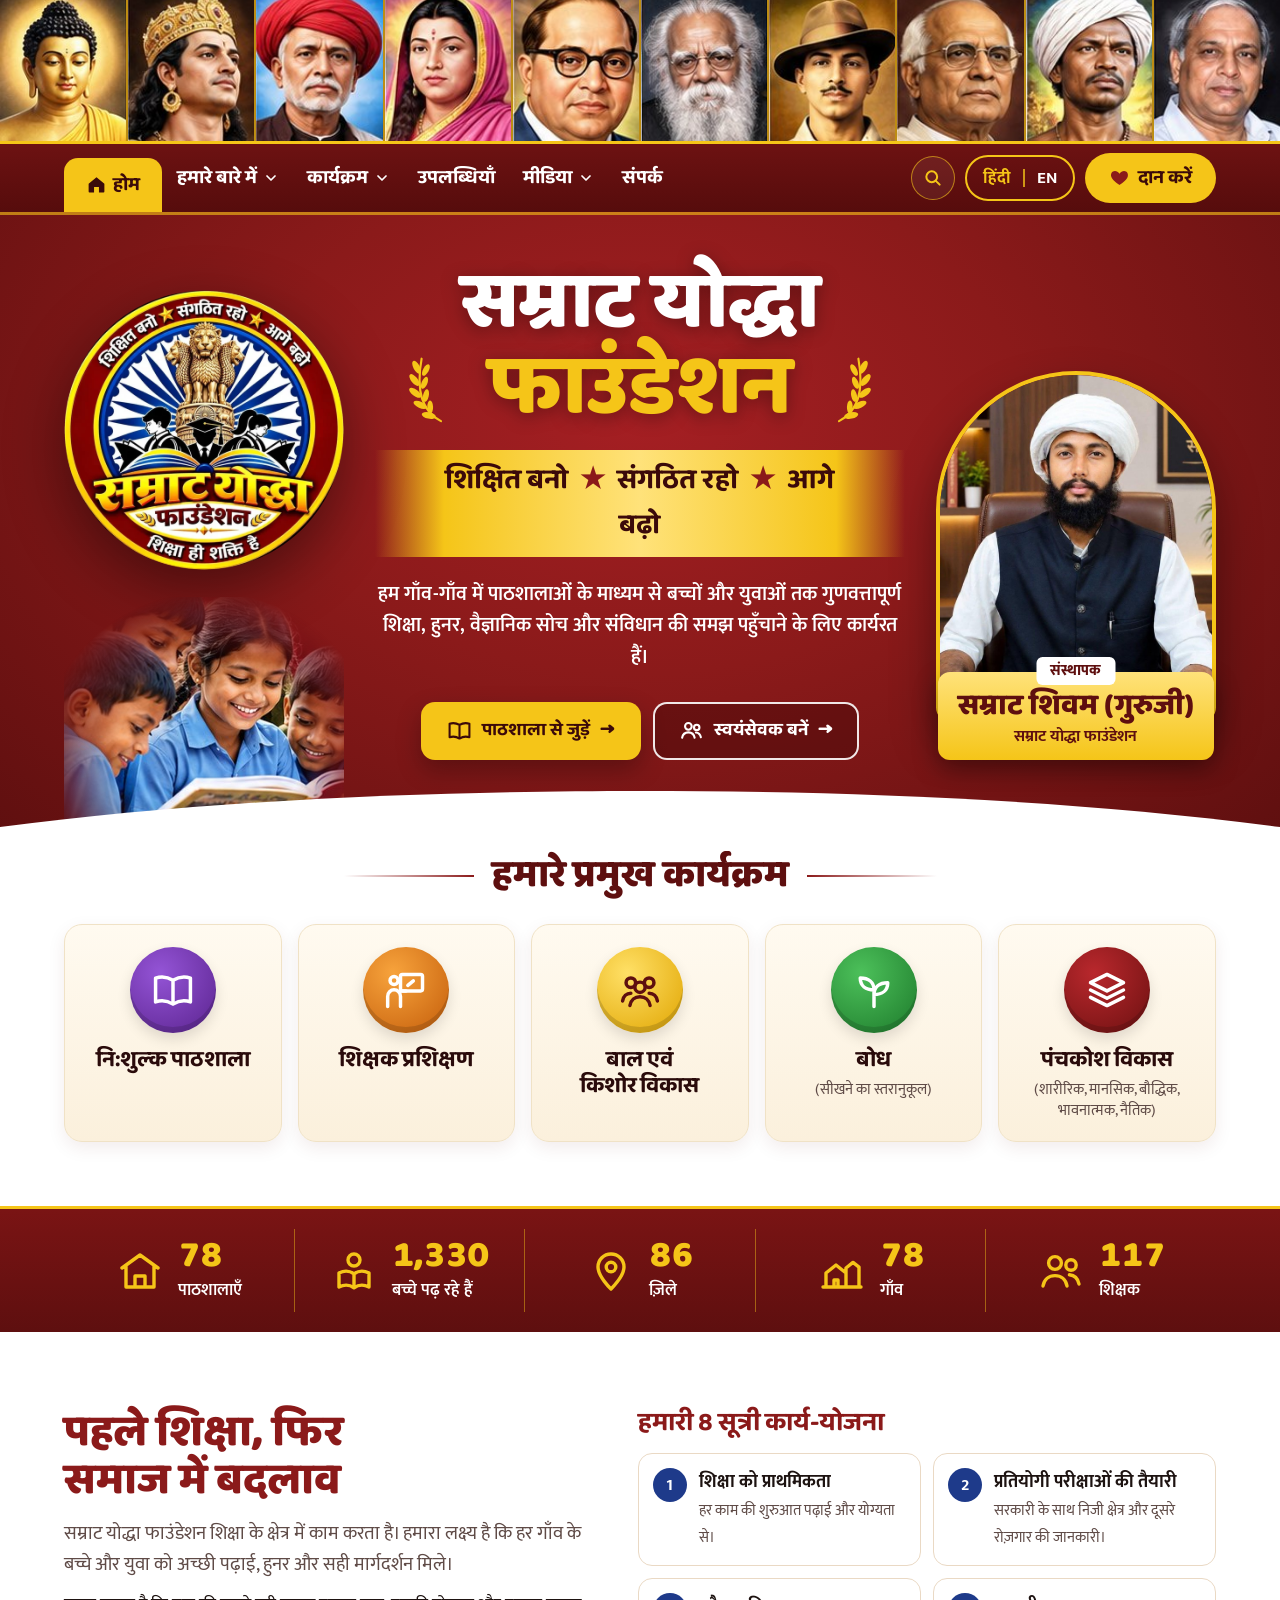
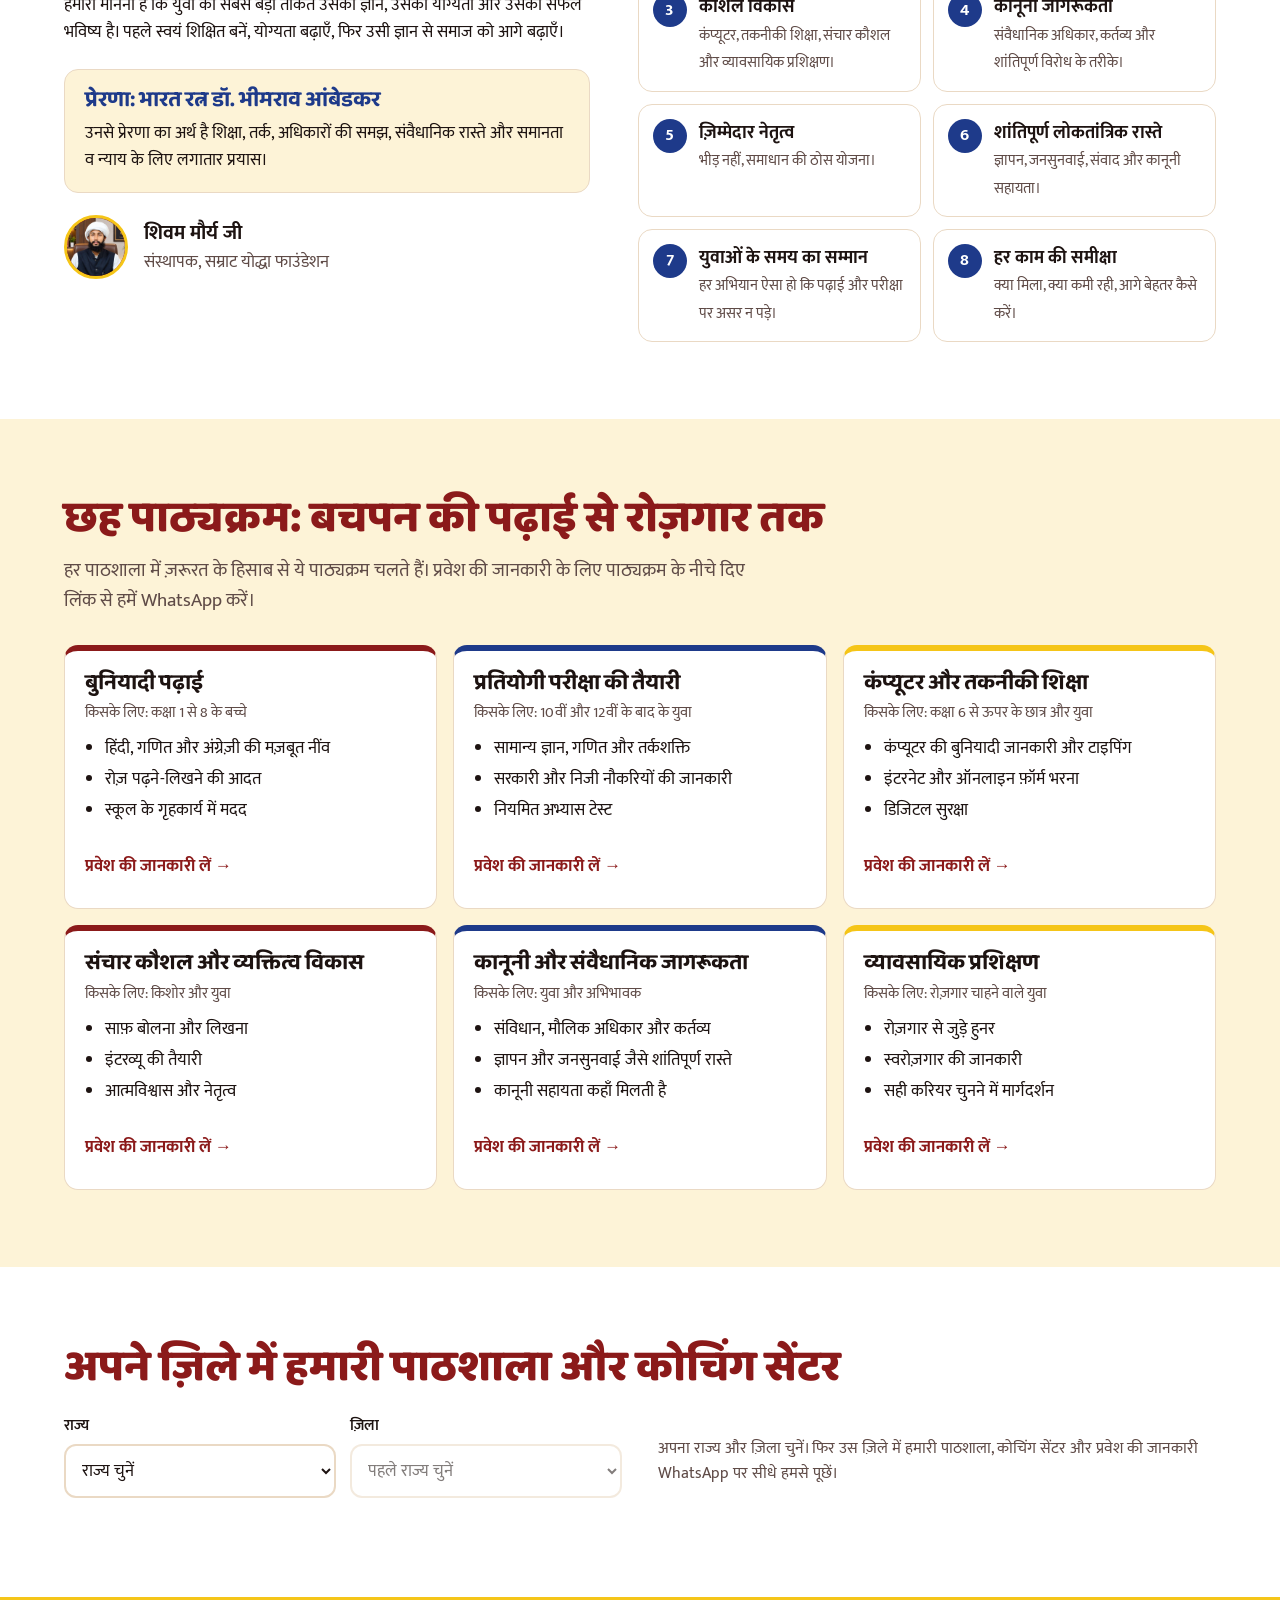
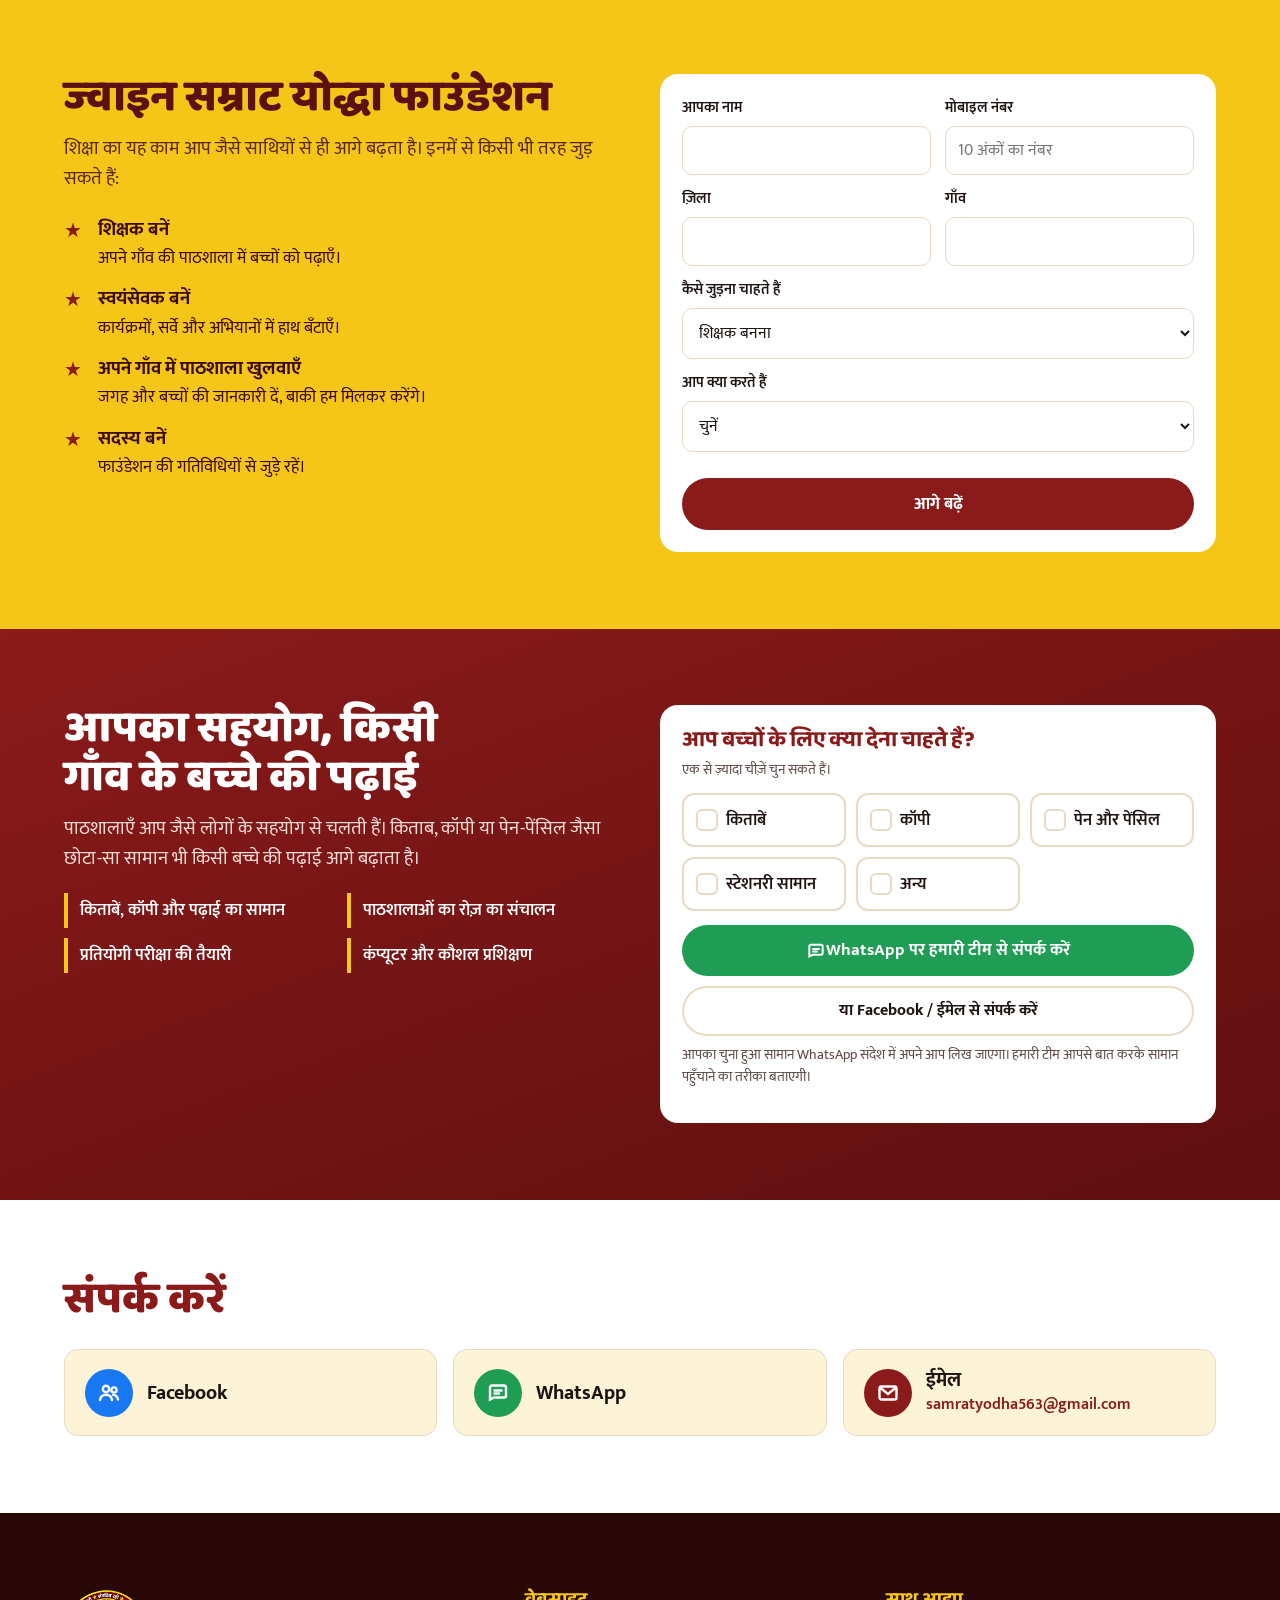
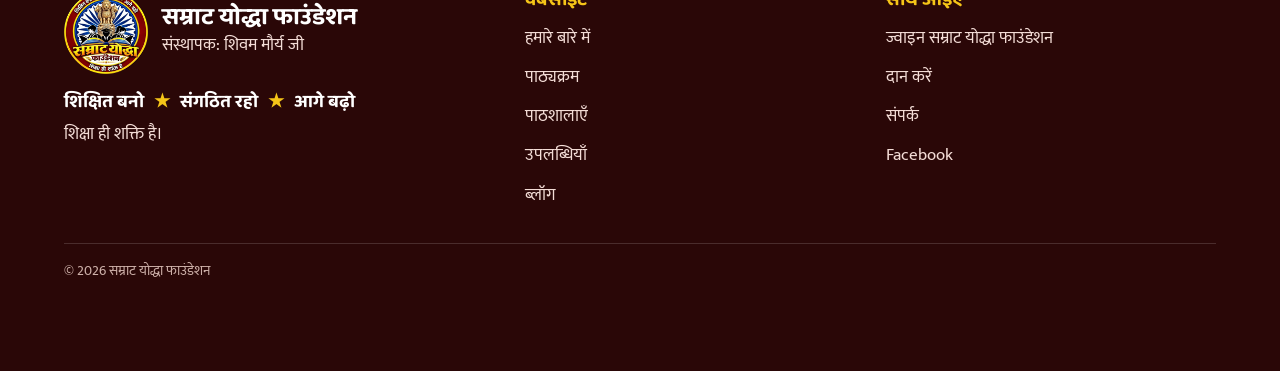
==== commit 54be14af: "संस्थापक कार्ड: सम्राट शिवम (गुरुजी), सम्राट योद्धा फाउंडेशन Co-Authored-By: Claude Opus 5.5 <norepl" ====
--- a/website/index.html
+++ b/website/index.html
@@ -24,7 +24,7 @@
 <link rel="preconnect" href="https://fonts.gstatic.com" crossorigin>
 <link href="https://fonts.googleapis.com/css2?family=Baloo+2:wght@600;700;800&family=Mukta:wght@400;600;700&display=swap" rel="stylesheet">
 <!-- यह पेज एडमिन पैनल अपने आप बनाता है। यहाँ सीधे बदलाव न करें, वे अगली बार मिट जाएँगे। -->
-<link rel="stylesheet" href="css/style.css?v=20261126144828">
+<link rel="stylesheet" href="css/style.css?v=20261126145635">
 <!-- पिछली बार चुनी गई भाषा अंग्रेज़ी हो तो पेज खुलते समय हिंदी की झलक न दिखे -->
 <script>try{if(localStorage.getItem('syf-lang')==='en'){document.documentElement.className+=' en-wait';setTimeout(function(){document.documentElement.classList.remove('en-wait')},1500)}}catch(e){}</script>
 </head>
@@ -69,8 +69,8 @@
             </div>
           </div>
           <figure class="hx-founder">
-            <img src="images/founder-hero.jpg" alt="शिवम मौर्य जी" width="640" height="800">
-            <figcaption><small data-i="hero.founderLbl">संस्थापक</small><b data-i="founder.name">शिवम मौर्य जी</b><span class="fen" lang="en">(Shivam Maurya Ji)</span></figcaption>
+            <img src="images/founder-hero.jpg" alt="सम्राट शिवम (गुरुजी)" width="640" height="800">
+            <figcaption><small data-i="hero.founderLbl">संस्थापक</small><b data-i="hero.founderName">सम्राट शिवम (गुरुजी)</b><span class="forg" data-i="hero.founderOrg">सम्राट योद्धा फाउंडेशन</span></figcaption>
           </figure>
           <figure class="hx-kids"><img src="images/hero-kids.jpg" alt="पाठशाला में किताब पढ़ते बच्चे" data-i-alt="hero.kidsAlt" width="322" height="290"></figure>
         </div>
@@ -268,10 +268,10 @@
   </div>
 </div>
 
-<script src="js/districts.js?v=20261126144828"></script>
-<script src="js/site-data.js?v=20261126144828"></script>
-<script src="js/lang.js?v=20261126144828"></script>
-<script src="js/qr.js?v=20261126144828"></script>
-<script src="js/app.js?v=20261126144828"></script>
+<script src="js/districts.js?v=20261126145635"></script>
+<script src="js/site-data.js?v=20261126145635"></script>
+<script src="js/lang.js?v=20261126145635"></script>
+<script src="js/qr.js?v=20261126145635"></script>
+<script src="js/app.js?v=20261126145635"></script>
 </body>
 </html>
--- a/website/css/style.css
+++ b/website/css/style.css
@@ -362,8 +362,7 @@
 .hx-founder figcaption{position:relative;margin-top:-50px;min-width:min(270px,92%);padding:18px 20px 10px;border-radius:12px;background:linear-gradient(180deg,#ffe27a,#f5c518);color:var(--deep);text-align:center;box-shadow:0 10px 24px rgba(0,0,0,.35)}
 .hx-founder small{position:absolute;top:-15px;left:50%;transform:translateX(-50%);padding:2px 14px;border-radius:6px;background:#fff;color:var(--deep);font-weight:800;font-size:15px;white-space:nowrap}
 .hx-founder b{display:block;font-family:"Baloo 2",sans-serif;font-weight:800;font-size:clamp(23px,2.3vw,34px);line-height:1.1}
-.fen{display:block;font-weight:700;font-size:16px}
-html[lang=en] .fen{display:none}
+.forg{display:block;margin-top:2px;font-weight:700;font-size:16px}
 .hx-kids{grid-area:kids;align-self:end;margin:0 0 calc(-1 * clamp(76px,7vw,112px));display:flex;justify-content:center}
 .hx-kids img{width:100%;max-width:330px;height:auto;-webkit-mask-image:radial-gradient(ellipse 60% 64% at 52% 62%,#000 55%,transparent 100%);mask-image:radial-gradient(ellipse 60% 64% at 52% 62%,#000 55%,transparent 100%)}
 .hero .slnav{bottom:70px}
@@ -380,7 +379,7 @@
   .hx .btn{flex:1 1 100%;justify-content:center}
   .hx-founder b{font-size:20px}
   .hx-founder small{font-size:13px}
-  .fen{font-size:13px}
+  .forg{font-size:13px}
   .hx-founder figcaption{padding:14px 8px 8px;margin-top:-34px;min-width:0;width:96%}
 }
 /* प्रमुख कार्यक्रम */
